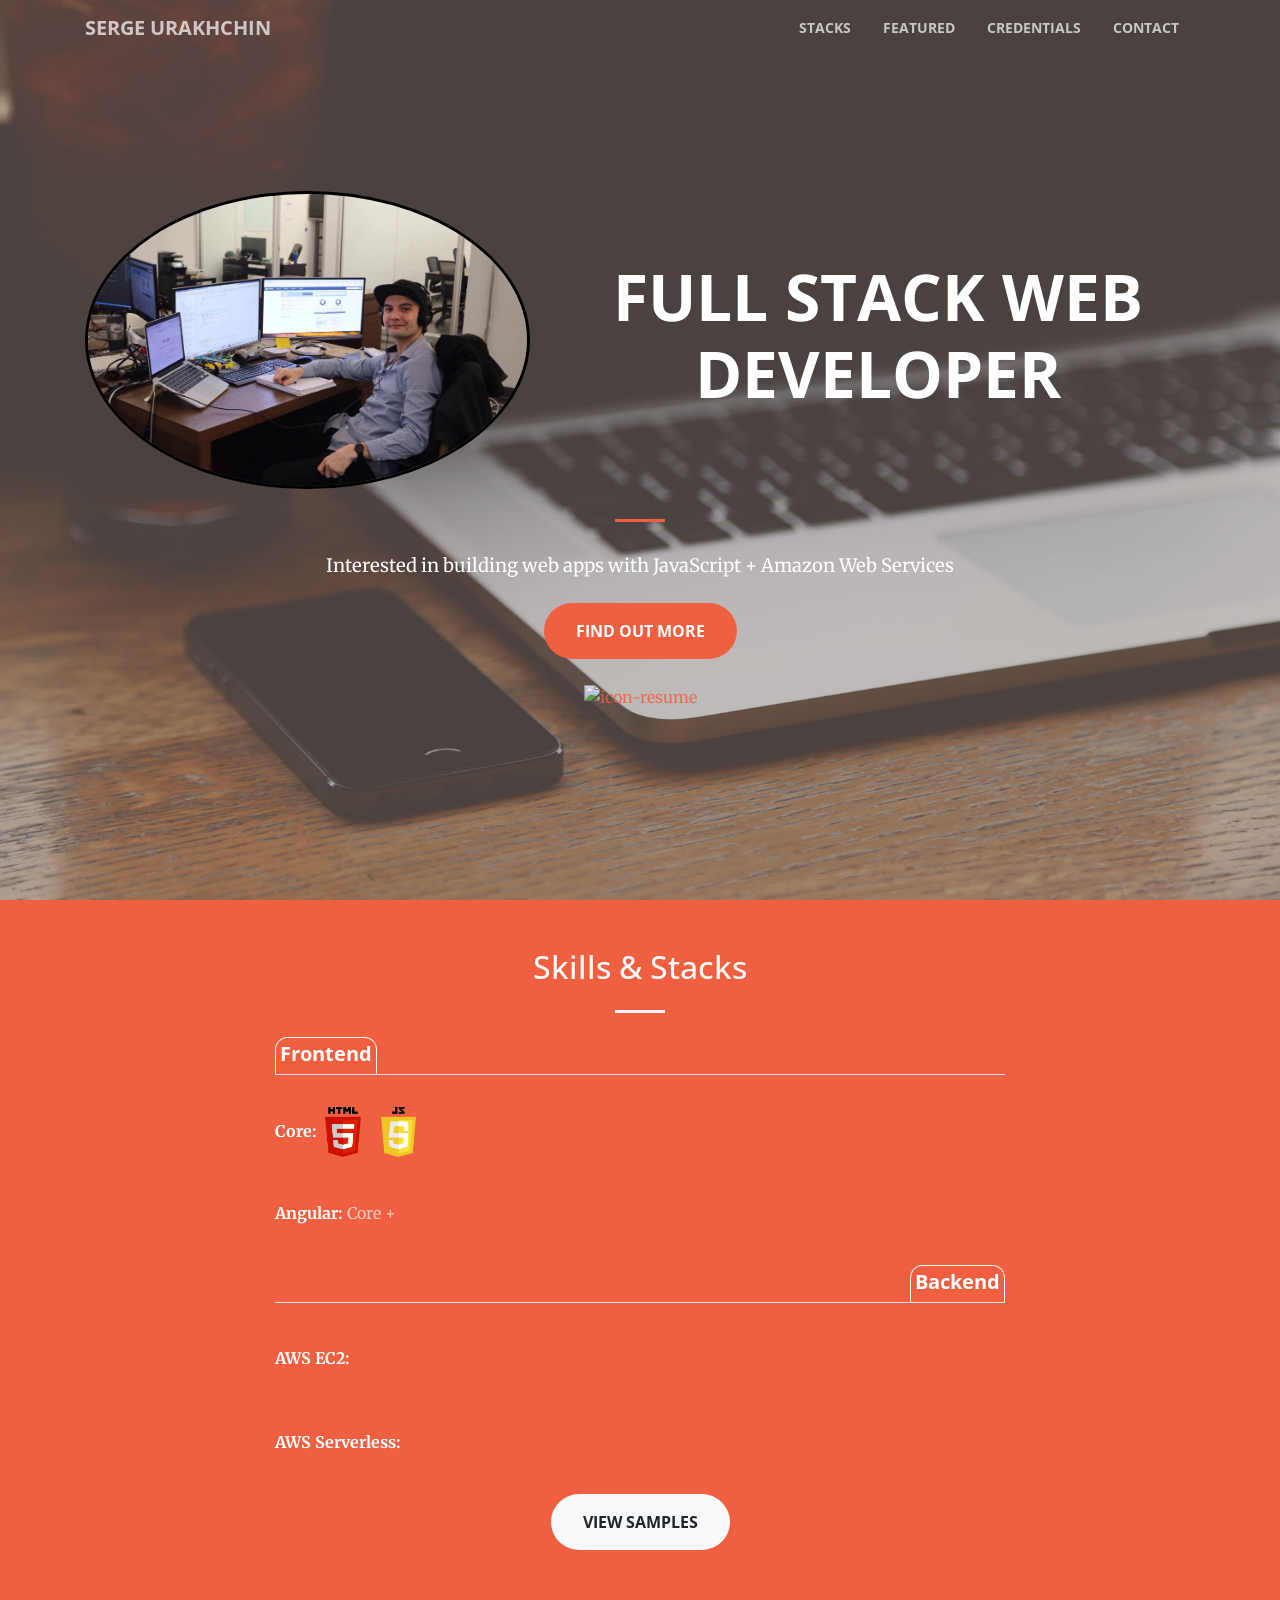
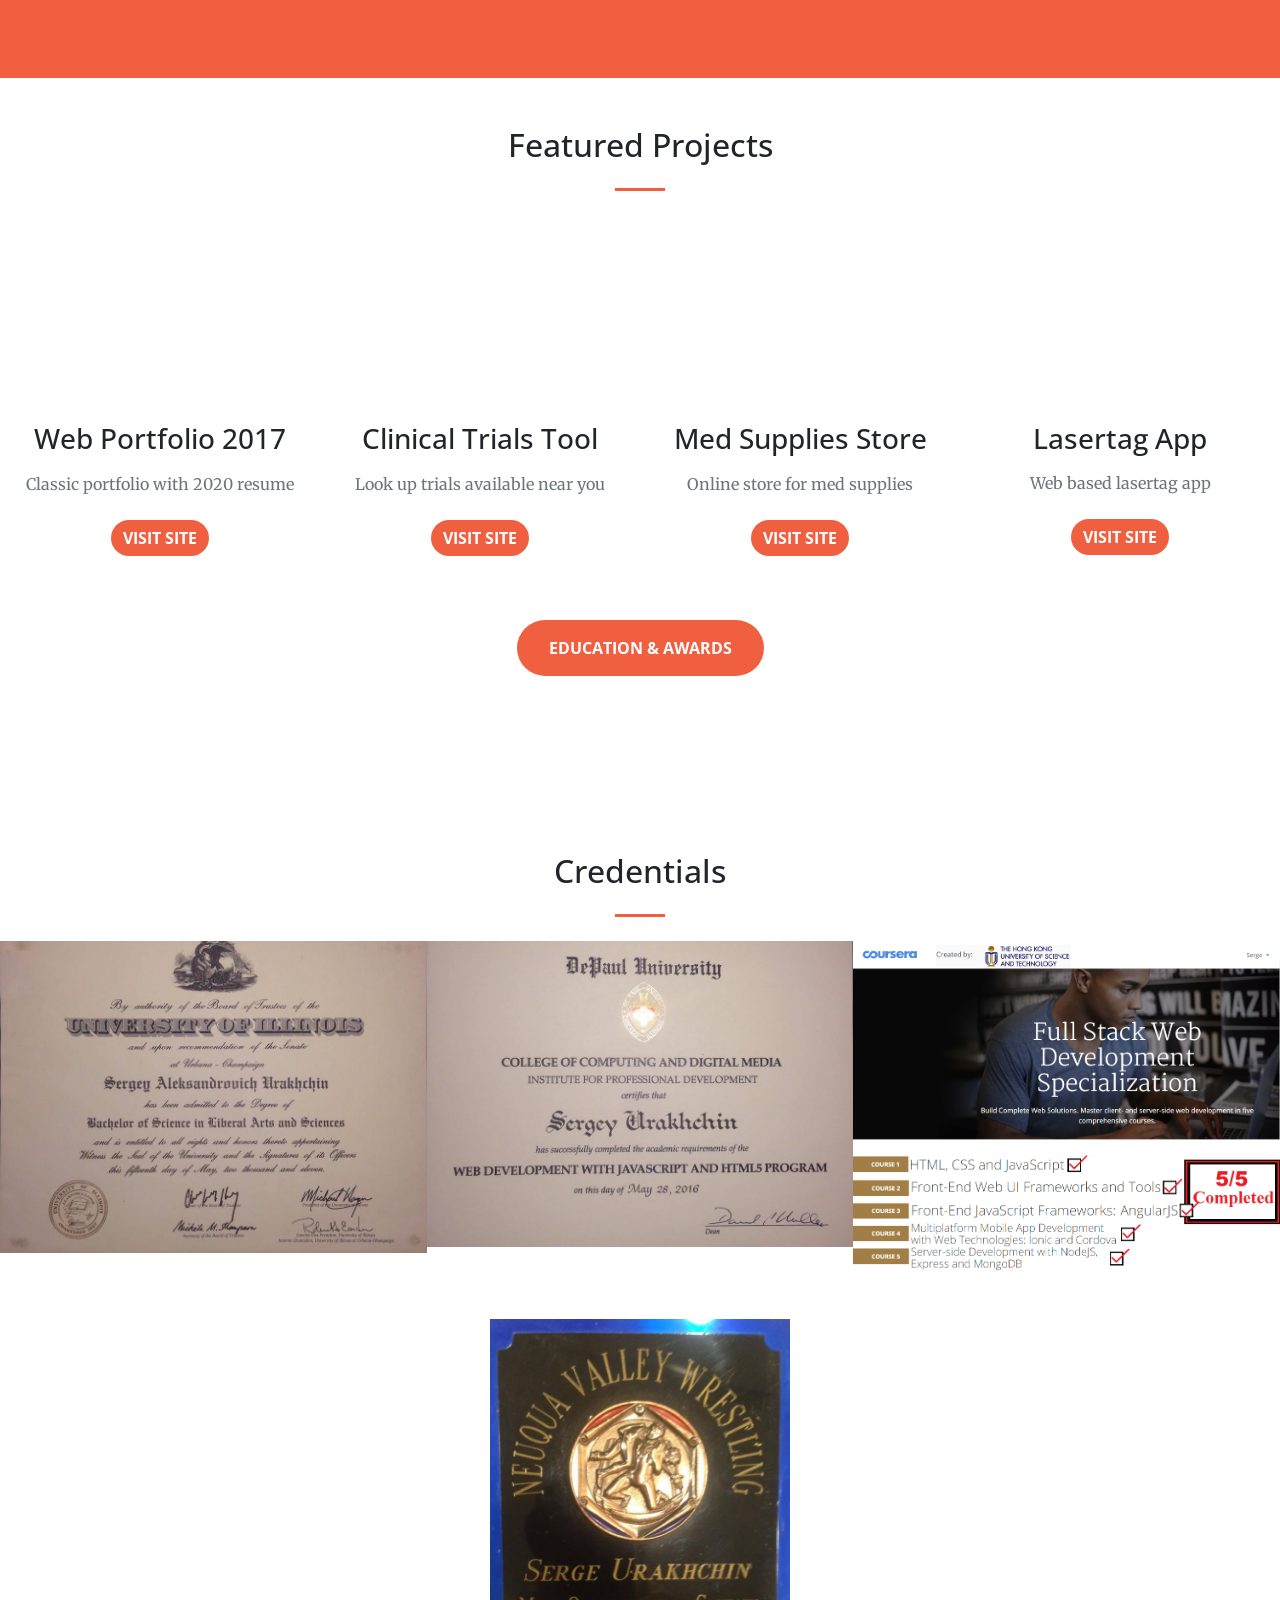
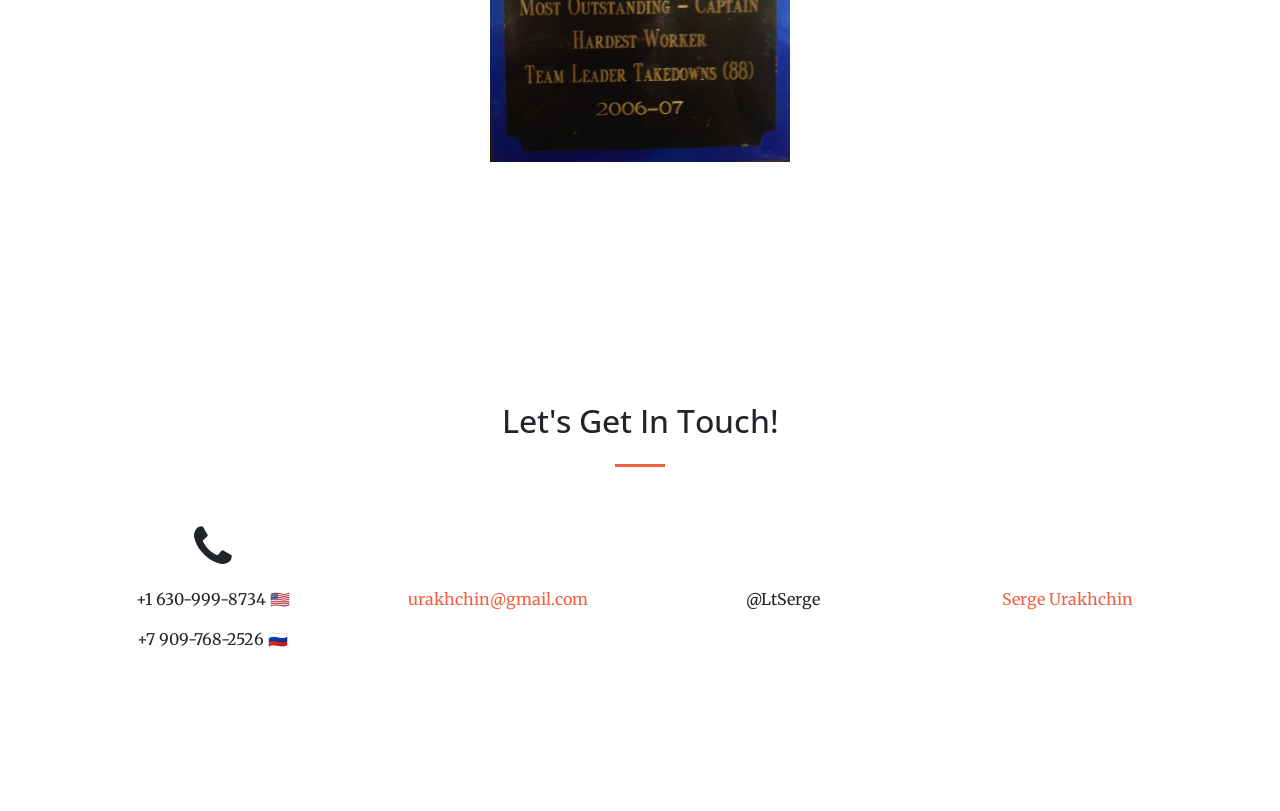
==== index.html @ 106ebb28 "nice it worked reverting" ====
<!DOCTYPE html>
<html lang="en">

  <head>

    <meta charset="utf-8">
    <meta name="viewport" content="width=device-width, initial-scale=1, shrink-to-fit=no">
    <meta name="description" content="">
    <meta name="author" content="">
    <link rel="shortcut icon" type="image/png" href="face.png"/>



    <title>Serge Urakhchin - Web Dev</title>

    <!-- Bootstrap core CSS -->
    <link href="vendor/bootstrap/css/bootstrap.min.css" rel="stylesheet">

    <!-- Custom fonts for this template -->
    <link href="vendor/font-awesome/css/font-awesome.min.css" rel="stylesheet" type="text/css">
    <link href='https://fonts.googleapis.com/css?family=Open+Sans:300italic,400italic,600italic,700italic,800italic,400,300,600,700,800' rel='stylesheet' type='text/css'>
    <link href='https://fonts.googleapis.com/css?family=Merriweather:400,300,300italic,400italic,700,700italic,900,900italic' rel='stylesheet' type='text/css'>

    <!-- Plugin CSS -->
    <link href="vendor/magnific-popup/magnific-popup.css" rel="stylesheet">

    <!-- Custom styles for this template -->
    <link href="css/creative.css" rel="stylesheet">

  </head>

  <body id="page-top">

    <!-- Navigation -->
    <nav class="navbar navbar-expand-lg navbar-light fixed-top" id="mainNav">
      <div class="container">
        <!--<a class="js-scroll-trigger d-lg-none" href="#page-top"><img style="max-width: 40px;" src="sergebanner.jpg"></a>-->
        <a class="navbar-brand js-scroll-trigger" href="#page-top">Serge Urakhchin</a>
        <button class="navbar-toggler navbar-toggler-right" type="button" data-toggle="collapse" data-target="#navbarResponsive" aria-controls="navbarResponsive" aria-expanded="false" aria-label="Toggle navigation">
          <span class="navbar-toggler-icon"></span>
        </button>
        <div class="collapse navbar-collapse" id="navbarResponsive">
          <ul class="navbar-nav ml-auto">
            <li class="nav-item">
              <a class="nav-link js-scroll-trigger" href="#stacks">Stacks</a>
            </li>
            <li class="nav-item">
              <a class="nav-link js-scroll-trigger" href="#featured">Featured</a>
            </li>
            <li class="nav-item">
              <a class="nav-link js-scroll-trigger" href="#credentials">Credentials</a>
            </li>
            <li class="nav-item">
              <a class="nav-link js-scroll-trigger" href="#contact">Contact</a>
            </li>
          </ul>
        </div>
      </div>
    </nav>

    <header class="masthead text-center text-white d-flex pt-5 pt-lg-0">
      <div class="container my-auto">
        <div class="row pt-5 pt-lg-0">
          <div class="col-lg-5 col-md-6 col-8 mx-auto" >
            <img class="rounded-circle" style="width: 100%; border: 3px solid black" src="sergebanner.jpg">
          </div>
          <div class="col-lg-7 mx-auto my-auto" >
            <h1 class="text-uppercase">
              <br class="d-block d-lg-none">
              <strong>Full Stack Web Developer</strong>
            </h1>
            <!--<hr>-->
          </div>
          <div class="col-lg-8 mx-auto">
            <hr>
            <p class=" mb-4"><strong>Interested in building web apps with</strong> <br class=" d-sm-none"> <strong> JavaScript + <span class="d-sm-none d-xl-inline">Amazon Web Services</span> <span class="d-none d-sm-inline d-xl-none">AWS</span></strong></p>
            <a class="mb-4 btn btn-primary btn-xl js-scroll-trigger" href="#stacks">Find Out More</a><br>
            <a class="" style="" target="_blank" href="https://surakhchin.github.io/Serge%20Urakhchin%20Resume%202020.pdf"><img style="height: 15vh;opacity: .85;" class="img-responsive" src="https://surakhchin.github.io/images/icon_resume.png" alt="icon-resume"></a>
          </div>
        </div>
      </div>
    </header>
    <section class="bg-primary pt-5" id="stacks">
      <div class="container">
        <div class="row">
          <div class="col-lg-8 mx-auto">
            <!--<h2 class="section-heading text-white">Check out the 90 second pitch video!</h2>-->
            <h2 class="section-heading text-white text-center">Skills & Stacks</h2>
            <hr class="light my-4">
            <ul class="nav nav-tabs">
              <li class="active px-1 pt-1" style="border-top: 1px solid white; border-left: 1px solid white; border-right: 1px solid white; border-top-left-radius: 12.5px; border-top-right-radius: 12.5px;"><h5 style="color: white; font-weight: bold;">Frontend</h5></li>
            </ul>
            <br>
            <p class="d-block d-sm-inline-block" class="text-faded mb-4"><b class="text-white">Core:</b>
              <div style="display: inline-block" class="cardAni m-1 m-sm-2"><img class=" sr-icons" title="HTML5" style="height: 50px" src="img/html5.png"></div>
              <div style="display: inline-block" class="cardAni m-1 m-sm-2"><img class="sr-icons cardAni" title="JavaScript ES6" style="height: 50px" src="img/javascript.png"></div>
              <div style="display: inline-block" class="cardAni m-1 m-sm-2"><img class="sr-icons" title="CSS3" style="height: 50px" src="img/css3.png"></div>
              <!--<br class="d-sm-none">-->
            <div style="display: inline-block" class="cardAni m-1 m-sm-2"><img class="sr-icons" title="Bootstrap 4" style="height: 50px" src="img/bootstrap4.png"></div>
              <div style="display: inline-block" class="cardAni m-1 m-sm-2"><img class="sr-icons" title="jQuery" style="height: 50px" src="img/jquery.png"></div>
              <div style="display: inline-block" class="cardAni m-1 m-sm-2"><img class="sr-icons" title="GitHub Pages" style="height: 50px" src="img/jpages.png"></div>
              </p>
            <p class="text-faded mb-4" style="display: inline-block"><b class="text-white">Angular:</b> Core +

              <div style="display: inline-block" class="cardAni m-2"><img class="sr-icons" title="Angular" style="height: 50px" src="img/angular.png"></div>
            </p>
            <ul class="nav nav-tabs justify-content-end">
              <li class="active px-1 pt-1" style="border-top: 1px solid white; border-left: 1px solid white; border-right: 1px solid white; border-top-left-radius: 12.5px; border-top-right-radius: 12.5px;"><h5 style="color: white; font-weight: bold">Backend</h5></li>
            </ul>
            <br>
            <p class="text-faded mb-4" style="display: inline-block"><b class="text-white">AWS EC2:</b>

              <div style="display: inline-block" class="cardAni m-2"><img class="sr-icons" title="AWS Elastic Cloud 2" style="height: 50px" src="img/ec2.png"></div>
              <div style="display: inline-block" class="cardAni m-2"><img class="sr-icons" title="AWS Elastic Load Balancer" style="height: 50px" src="img/elb.png"></div>
              <div style="display: inline-block" class="cardAni m-2"><img class="sr-icons" title="NodeJS" style="height: 50px" src="img/node2.png"></div>
              <br class="d-md-none">
              <div style="display: inline-block" class="cardAni m-2"><img class="sr-icons" title="Express" style="height: 50px" src="img/express.png"></div>
              <div style="display: inline-block" class="cardAni m-2"><img class="sr-icons" title="MongoDB" style="height: 50px" src="img/mongo.png"></div>



            </p>
            <p class="text-faded mb-4" style="display: inline-block"><b class="text-white"><span class="d-none d-sm-inline">AWS</span> Serverless:</b>

              <div style="display: inline-block" class="cardAni m-2"><img class="sr-icons" title="AWS Simple Storage 3" style="height: 50px" src="img/s3.png"></div>
              <div style="display: inline-block" class="cardAni m-2"><img class="sr-icons" title="AWS API Gateway" style="height: 50px" src="img/gateway.png"></div>
              <div style="display: inline-block" class="cardAni m-2"><img class="sr-icons" title="AWS Lambda Functions" style="height: 50px" src="img/lambda.png"></div>
              <div style="display: inline-block" class="cardAni m-2"><img class="sr-icons" title="AWS DynamoDB" style="height: 50px" src="img/dynamo.png"></div>


            </p>
            <!--<ul class="nav nav-tabs justify-content-center">-->
              <!--&lt;!&ndash;<li class="active px-1 pt-1" style="border-top: 1px solid white; border-left: 1px solid white; border-right: 1px solid white"><h5 style="color: white; font-weight: bold">Other</h5></li>&ndash;&gt;-->
            <!--</ul>-->
            <!--<br>-->
            <!--<div class="row">-->
              <!--<div class="col-3 col-sm-2 d-flex justify-content-center align-items-center" >-->
                <!--<div><h5 class="" style="color: white; font-weight: bold;">Other</h5></div>-->
              <!--</div>-->
              <!--<div class="col" >-->
                <!--<p class="text-faded mb-4"><b class="text-white">Ecommerce:</b> Core/Angular + AWS + Paypal</p>-->
                <!--<p class="text-faded mb-4"><b class="text-white">CI/CD:</b> AWS Serverless + AWS CloudFormation + Gitlab</p>-->
                <!--&lt;!&ndash;<p class="text-faded mb-4"><video height="500px" controls="controls" src="lasertagvid.MOV"></video></p>&ndash;&gt;-->
              <!--</div>-->
            <!--</div>-->
              <div class="text-center"><a class="btn btn-light btn-xl js-scroll-trigger" href="#featured">View Samples</a></div>

          </div>
        </div>
      </div>
    </section>

    <section class="pt-5" id="featured">
      <div class="container">
        <div class="row">
          <div class="col-lg-12 text-center">
            <h2 class="section-heading">Featured Projects</h2>
            <hr class="my-4">
          </div>
        </div>
      </div>
      <div class="container-fluid">
        <div class="row">
          <div class="col-lg-3 col-md-6 text-center">
            <div class="service-box mt-5 mx-auto">
              <img src="site1.jpg" class="sr-icons mb-3" style="width: 100%">
              <!--<i class=" icon text-primary mb-3 sr-icons"></i>-->
              <h3 class="mb-3">Web Portfolio 2017</h3>
              <p class="text-muted mb-0">Classic portfolio with 2020 resume</p>
              <br>
              <p><a class="btn btn-primary js-scroll-trigger" target="_blank" href="http://surakhchin.github.io/">Visit Site</a></p>
            </div>
            <hr class="d-sm-none">
          </div>
          <div class="col-lg-3 col-md-6 text-center">
            <div class="service-box mt-5 mx-auto">
              <img src="site2.jpg" class="sr-icons mb-3" style="width: 100%">
              <!--<i class="fa fa-4x fa-crosshairs text-primary mb-3 sr-icons"></i>-->
              <!--<i class="fa fa-4x fa-bullseye text-primary mb-3 sr-icons"></i>-->
              <h3 class="mb-3">Clinical Trials Tool</h3>
              <p class="text-muted mb-0">Look up trials available near you</p>
              <br>
              <p><a class="btn btn-primary js-scroll-trigger" target="_blank" href="https://www.drugviu.com/ClinicalTrials">Visit Site</a></p>
              <hr class="d-sm-none">
            </div>
          </div>
          <div class="col-lg-3 col-md-6 text-center">
            <div class="service-box mt-5 mx-auto">
              <img src="site3.jpg" class="sr-icons mb-3" style="width: 100%">
              <!--<i class="fa fa-4x fa-rocket text-primary mb-3 sr-icons"></i>-->
              <h3 class="mb-3">Med Supplies Store</h3>
              <p class="text-muted mb-0">Online store for med supplies</p>
              <br>
              <p><a class="btn btn-primary js-scroll-trigger" target="_blank" href="https://rsmed.github.io/">Visit Site</a></p>
              <hr class="d-sm-none">
            </div>
          </div>
          <div class="col-lg-3 col-md-6 text-center">
            <div class="service-box mt-5 mx-auto">
              <img src="site4.jpg" class="sr-icons mb-3" style="width: 100%">
              <!--<i class="fa fa-4x fa-heart text-primary mb-3 sr-icons"></i>-->
              <h3 class="mb-3">Lasertag App</h3>
              <p class="text-muted mb-0">Web based lasertag app</p>
              <br>
              <p><a class="btn btn-primary js-scroll-trigger" target="_blank" href="https://gpsshooter.com">Visit Site</a>
              <!--<a class="btn btn-primary js-scroll-trigger" target="_blank" href="target.html">Visit Site</a>-->
              </p>
            </div>
          </div>
        </div>
        <div class="container pt-5"><div class="row text-center"><div class="col"><a class="btn btn-primary btn-xl js-scroll-trigger" href="#credentials">Education & Awards</a></div></div></div>
      </div>
    </section>

    <section class="pt-5" id="credentials">
      <div class="container">
        <div class="row">
          <div class="col-lg-12 text-center">
            <h2 class="section-heading">Credentials</h2>
            <hr class="my-4">
          </div>
        </div>
      </div>

      <div class="container-fluid p-0">
        <div class="row no-gutters popup-gallery">
          <div class="col-lg-4 col-sm-6">
            <a class="portfolio-box" href="diploma.png">
              <img class="img-fluid" src="diploma.png" alt="">
              <div class="portfolio-box-caption">
                <div class="portfolio-box-caption-content">
                  <div class="project-category text-faded">
                    University of Illinois
                  </div>
                  <div class="project-name">
                    Bachelor of Science in Molecular Cellular Biology
                  </div>
                </div>
              </div>
            </a>
          </div>
          <div class="col-lg-4 col-sm-6">
            <a class="portfolio-box" href="ddiploma.png">
              <img class="img-fluid" src="ddiploma.png" alt="">
              <div class="portfolio-box-caption">
                <div class="portfolio-box-caption-content">
                  <div class="project-category text-faded">
                    Depaul University
                  </div>
                  <div class="project-name">
                    Web Development with JavaScript and HTML5 Program
                  </div>
                </div>
              </div>
            </a>
          </div>
          <div class="col-lg-4 col-sm-6">
            <a class="portfolio-box" href="cdiploma.png">
              <img class="img-fluid" src="cdiploma.png" alt="">
              <div class="portfolio-box-caption">
                <div class="portfolio-box-caption-content">
                  <div class="project-category text-faded">
                    Hong Kong University of Science and Technology
                  </div>
                  <div class="project-name">
                    Full Stack Web Development Specialization
                  </div>
                </div>
              </div>
            </a>
          </div>
          <div class="col-lg-4 col-sm-6 mx-auto">
            <a class="portfolio-box" href="sergewres.jpg">
              <div class="d-flex justify-content-center">
                <div class="my-5">
                  <img class="img-fluid" style="max-width: 300px" src="sergewres.jpg" alt="">
                </div>
                <div class="portfolio-box-caption">
                  <div class="portfolio-box-caption-content">
                    <div class="project-category text-faded">
                      Neuqua Valley Wrestling
                    </div>
                    <div class="project-name">
                      Most Outstanding - Captain <br>
                      Hardest Worker <br>
                      Team Leader Takedowns <br>

                    </div>
                  </div>
                </div>
              </div>
            </a>
          </div>
          <!--<div class="col-lg-4 col-sm-6">-->
            <!--<a class="portfolio-box" href="img/portfolio/fullsize/5.jpg">-->
              <!--<img class="img-fluid" src="img/portfolio/thumbnails/5.jpg" alt="">-->
              <!--<div class="portfolio-box-caption">-->
                <!--<div class="portfolio-box-caption-content">-->
                  <!--<div class="project-category text-faded">-->
                    <!--Category-->
                  <!--</div>-->
                  <!--<div class="project-name">-->
                    <!--Project Name-->
                  <!--</div>-->
                <!--</div>-->
              <!--</div>-->
            <!--</a>-->
          <!--</div>-->
          <!--<div class="col-lg-4 col-sm-6">-->
            <!--<a class="portfolio-box" href="img/portfolio/fullsize/6.jpg">-->
              <!--<img class="img-fluid" src="img/portfolio/thumbnails/6.jpg" alt="">-->
              <!--<div class="portfolio-box-caption">-->
                <!--<div class="portfolio-box-caption-content">-->
                  <!--<div class="project-category text-faded">-->
                    <!--Category-->
                  <!--</div>-->
                  <!--<div class="project-name">-->
                    <!--Project Name-->
                  <!--</div>-->
                <!--</div>-->
              <!--</div>-->
            <!--</a>-->
          <!--</div>-->
        </div>
      </div>
    </section>

    <!--<section class="bg-dark text-white" id="projects">-->
      <!--<div class="container text-center">-->
        <!--<h2 class="mb-4">Currently looking for Investors/Sponsors!</h2>-->
        <!--<a class="btn btn-light btn-xl sr-button" target="_blank" href="https://paypal.me/urakhchin">Donate Now!</a>-->
      <!--</div>-->
    <!--</section>-->

    <section class="pt-5" id="contact">
      <div class="container">
        <div class="row">
          <div class="col-lg-8 mx-auto text-center my-3">
            <h2 class="section-heading">Let's Get In Touch!</h2>
            <hr class="my-4">
            <!--<p class="mb-5">Lasertag.cc will be presenting its idea at the monthly <a target="_blank" href="https://www.eventbrite.com/e/founders-live-chicago-tickets-44420851964?aff=la">Founders Live Chicago Event</a> April 19th, 2017. </p>-->
            <!--<p>Creator/Developer: <a target="_blank" href="https://surakhchin.github.io">Serge Urakhchin</a></p>-->
          </div>
        </div>
        <div class="row">
          <div class="col-lg-3 col-md-6 ml-auto text-center my-3">
            <i class="fa fa-phone fa-3x mb-3 sr-contact"></i>
            <p>+1 630-999-8734 &#127482;&#127480;</p>
            <p>+7 909-768-2526 &#127479;&#127482;</p>
          </div>
          <div class="col-lg-3 col-md-6 mr-auto text-center my-3">
            <i class="fa fa-envelope-o fa-3x mb-3 sr-contact"></i>
            <p>
              <a href="mailto:your-email@your-domain.com">urakhchin@gmail.com</a>
            </p>
          </div>
          <div class="col-lg-3 col-md-6 ml-auto text-center my-3">
            <i class="fa fa-telegram fa-3x mb-3 sr-contact"></i>
            <!--<img src="https://img.icons8.com/fluent/60/000000/telegram-app.png"/>-->
            <!--<a style="display: none" href="https://icons8.com/icon/oWiuH0jFiU0R/telegram-app">Telegram App icon by Icons8</a>-->
            <p>@LtSerge</p>
          </div>
          <div class="col-lg-3 col-md-6 ml-auto text-center my-3">
            <a style="color: black" href="https://www.linkedin.com/in/serge-urakhchin-80443b30/" target="_blank"><i class="fa fa-linkedin fa-3x mb-3 sr-contact"></i></a>
            <!--<img src="https://img.icons8.com/fluent/60/000000/telegram-app.png"/>-->
            <!--<a style="display: none" href="https://icons8.com/icon/oWiuH0jFiU0R/telegram-app">Telegram App icon by Icons8</a>-->
            <p><a href="https://www.linkedin.com/in/serge-urakhchin-80443b30/" target="_blank">Serge Urakhchin</a></p>
          </div>
        </div>
      </div>
    </section>

    <!-- Bootstrap core JavaScript -->
    <script src="vendor/jquery/jquery.min.js"></script>
    <script src="vendor/bootstrap/js/bootstrap.bundle.min.js"></script>

    <!-- Plugin JavaScript -->
    <script src="vendor/jquery-easing/jquery.easing.min.js"></script>
    <script src="vendor/scrollreveal/scrollreveal.min.js"></script>
    <script src="vendor/magnific-popup/jquery.magnific-popup.min.js"></script>

    <!-- Custom scripts for this template -->
    <script src="js/creative.min.js"></script>

  </body>

</html>
---- css/creative.css ----
body,
html {
  width: 100%;
  height: 100%;
}

body {
  font-family: 'Merriweather', 'Helvetica Neue', Arial, sans-serif;
}

hr {
  max-width: 50px;
  border-width: 3px;
  border-color: #F05F40;
}

hr.light {
  border-color: #fff;
}

a {
  color: #F05F40;
  -webkit-transition: all 0.2s;
  -moz-transition: all 0.2s;
  transition: all 0.2s;
}

a:hover {
  color: #f05f40;
}

h1,
h2,
h3,
h4,
h5,
h6 {
  font-family: 'Open Sans', 'Helvetica Neue', Arial, sans-serif;
}

.bg-primary {
  background-color: #F05F40 !important;
}

.bg-dark {
  background-color: #212529 !important;
}

.text-faded {
  color: rgba(255, 255, 255, 0.7);
}

section {
  padding: 8rem 0;
}

.section-heading {
  margin-top: 0;
}

::-moz-selection {
  color: #fff;
  background: #212529;
  text-shadow: none;
}

::selection {
  color: #fff;
  background: #212529;
  text-shadow: none;
}

img::selection {
  color: #fff;
  background: transparent;
}

img::-moz-selection {
  color: #fff;
  background: transparent;
}

#mainNav {
  border-bottom: 1px solid rgba(33, 37, 41, 0.1);
  background-color: #fff;
  font-family: 'Open Sans', 'Helvetica Neue', Arial, sans-serif;
  -webkit-transition: all 0.2s;
  -moz-transition: all 0.2s;
  transition: all 0.2s;
}

#mainNav .navbar-brand {
  font-weight: 700;
  text-transform: uppercase;
  color: #F05F40;
  font-family: 'Open Sans', 'Helvetica Neue', Arial, sans-serif;
}

#mainNav .navbar-brand:focus, #mainNav .navbar-brand:hover {
  color: #f05f40;
}

#mainNav .navbar-nav > li.nav-item > a.nav-link,
#mainNav .navbar-nav > li.nav-item > a.nav-link:focus {
  font-size: .9rem;
  font-weight: 700;
  text-transform: uppercase;
  color: #212529;
}

#mainNav .navbar-nav > li.nav-item > a.nav-link:hover,
#mainNav .navbar-nav > li.nav-item > a.nav-link:focus:hover {
  color: #F05F40;
}

#mainNav .navbar-nav > li.nav-item > a.nav-link.active,
#mainNav .navbar-nav > li.nav-item > a.nav-link:focus.active {
  color: #F05F40 !important;
  background-color: transparent;
}

#mainNav .navbar-nav > li.nav-item > a.nav-link.active:hover,
#mainNav .navbar-nav > li.nav-item > a.nav-link:focus.active:hover {
  background-color: transparent;
}

@media (min-width: 992px) {
  #mainNav {
    border-color: transparent;
    background-color: transparent;
  }
  #mainNav .navbar-brand {
    color: rgba(255, 255, 255, 0.7);
  }
  #mainNav .navbar-brand:focus, #mainNav .navbar-brand:hover {
    color: #fff;
  }
  #mainNav .navbar-nav > li.nav-item > a.nav-link {
    padding: 0.5rem 1rem;
  }
  #mainNav .navbar-nav > li.nav-item > a.nav-link,
  #mainNav .navbar-nav > li.nav-item > a.nav-link:focus {
    color: rgba(255, 255, 255, 0.7);
  }
  #mainNav .navbar-nav > li.nav-item > a.nav-link:hover,
  #mainNav .navbar-nav > li.nav-item > a.nav-link:focus:hover {
    color: #fff;
  }
  #mainNav.navbar-shrink {
    border-bottom: 1px solid rgba(33, 37, 41, 0.1);
    background-color: #fff;
  }
  #mainNav.navbar-shrink .navbar-brand {
    color: #F05F40;
  }
  #mainNav.navbar-shrink .navbar-brand:focus, #mainNav.navbar-shrink .navbar-brand:hover {
    color: #f05f40;
  }
  #mainNav.navbar-shrink .navbar-nav > li.nav-item > a.nav-link,
  #mainNav.navbar-shrink .navbar-nav > li.nav-item > a.nav-link:focus {
    color: #212529;
  }
  #mainNav.navbar-shrink .navbar-nav > li.nav-item > a.nav-link:hover,
  #mainNav.navbar-shrink .navbar-nav > li.nav-item > a.nav-link:focus:hover {
    color: #F05F40;
  }
}

header.masthead {
  /*padding-top: 10rem;*/
  padding-bottom: calc(10rem - 56px);
  background-image: url("../img/header.jpg");
  background-position: center center;
  -webkit-background-size: cover;
  -moz-background-size: cover;
  -o-background-size: cover;
  background-size: cover;
}

header.masthead hr {
  margin-top: 30px;
  margin-bottom: 30px;
}

header.masthead h1 {
  font-size: 2rem;
}

header.masthead p {
  font-weight: 300;
}

@media (min-width: 768px) {
  header.masthead p {
    font-size: 1.15rem;
  }
}

@media (min-width: 992px) {
  header.masthead {
    height: 100vh;
    min-height: 650px;
    padding-top: 0;
    padding-bottom: 0;
  }
  header.masthead h1 {
    font-size: 3rem;
  }
}

@media (min-width: 1200px) {
  header.masthead h1 {
    font-size: 4rem;
  }
}

.service-box {
  max-width: 400px;
}

.portfolio-box {
  position: relative;
  display: block;
  max-width: 650px;
  margin: 0 auto;
}

.portfolio-box .portfolio-box-caption {
  position: absolute;
  bottom: 0;
  display: block;
  width: 100%;
  height: 100%;
  text-align: center;
  opacity: 0;
  color: #fff;
  background: rgba(240, 95, 64, 0.9);
  -webkit-transition: all 0.2s;
  -moz-transition: all 0.2s;
  transition: all 0.2s;
}

.portfolio-box .portfolio-box-caption .portfolio-box-caption-content {
  position: absolute;
  top: 50%;
  width: 100%;
  transform: translateY(-50%);
  text-align: center;
}

.portfolio-box .portfolio-box-caption .portfolio-box-caption-content .project-category,
.portfolio-box .portfolio-box-caption .portfolio-box-caption-content .project-name {
  padding: 0 15px;
  font-family: 'Open Sans', 'Helvetica Neue', Arial, sans-serif;
}

.portfolio-box .portfolio-box-caption .portfolio-box-caption-content .project-category {
  font-size: 14px;
  font-weight: 600;
  text-transform: uppercase;
}

.portfolio-box .portfolio-box-caption .portfolio-box-caption-content .project-name {
  font-size: 18px;
}

.portfolio-box:hover .portfolio-box-caption {
  opacity: 1;
}

.portfolio-box:focus {
  outline: none;
}

@media (min-width: 768px) {
  .portfolio-box .portfolio-box-caption .portfolio-box-caption-content .project-category {
    font-size: 16px;
  }
  .portfolio-box .portfolio-box-caption .portfolio-box-caption-content .project-name {
    font-size: 22px;
  }
}

.text-primary {
  color: #F05F40 !important;
}

.btn {
  font-weight: 700;
  text-transform: uppercase;
  border: none;
  border-radius: 300px;
  font-family: 'Open Sans', 'Helvetica Neue', Arial, sans-serif;
}

.btn-xl {
  padding: 1rem 2rem;
}

.btn-primary {
  background-color: #F05F40;
  border-color: #F05F40;
}

.btn-primary:hover, .btn-primary:focus, .btn-primary:active {
  color: #fff;
  background-color: #ee4b28 !important;
}

.btn-primary:active, .btn-primary:focus {
  box-shadow: 0 0 0 0.2rem rgba(240, 95, 64, 0.5) !important;
}


.icon {
    background: url('../sergebanner.jpg');
    height: 20px;
    width: 20px;
    display: block;
    /* Other styles here */
}
.cardAni:hover {
  -ms-transform: scale(1.25);
  -webkit-transform: scale(1.25);
  transform: scale(1.25);
  transition: all 0.5s;
  -webkit-transition: all 0.5s;
}
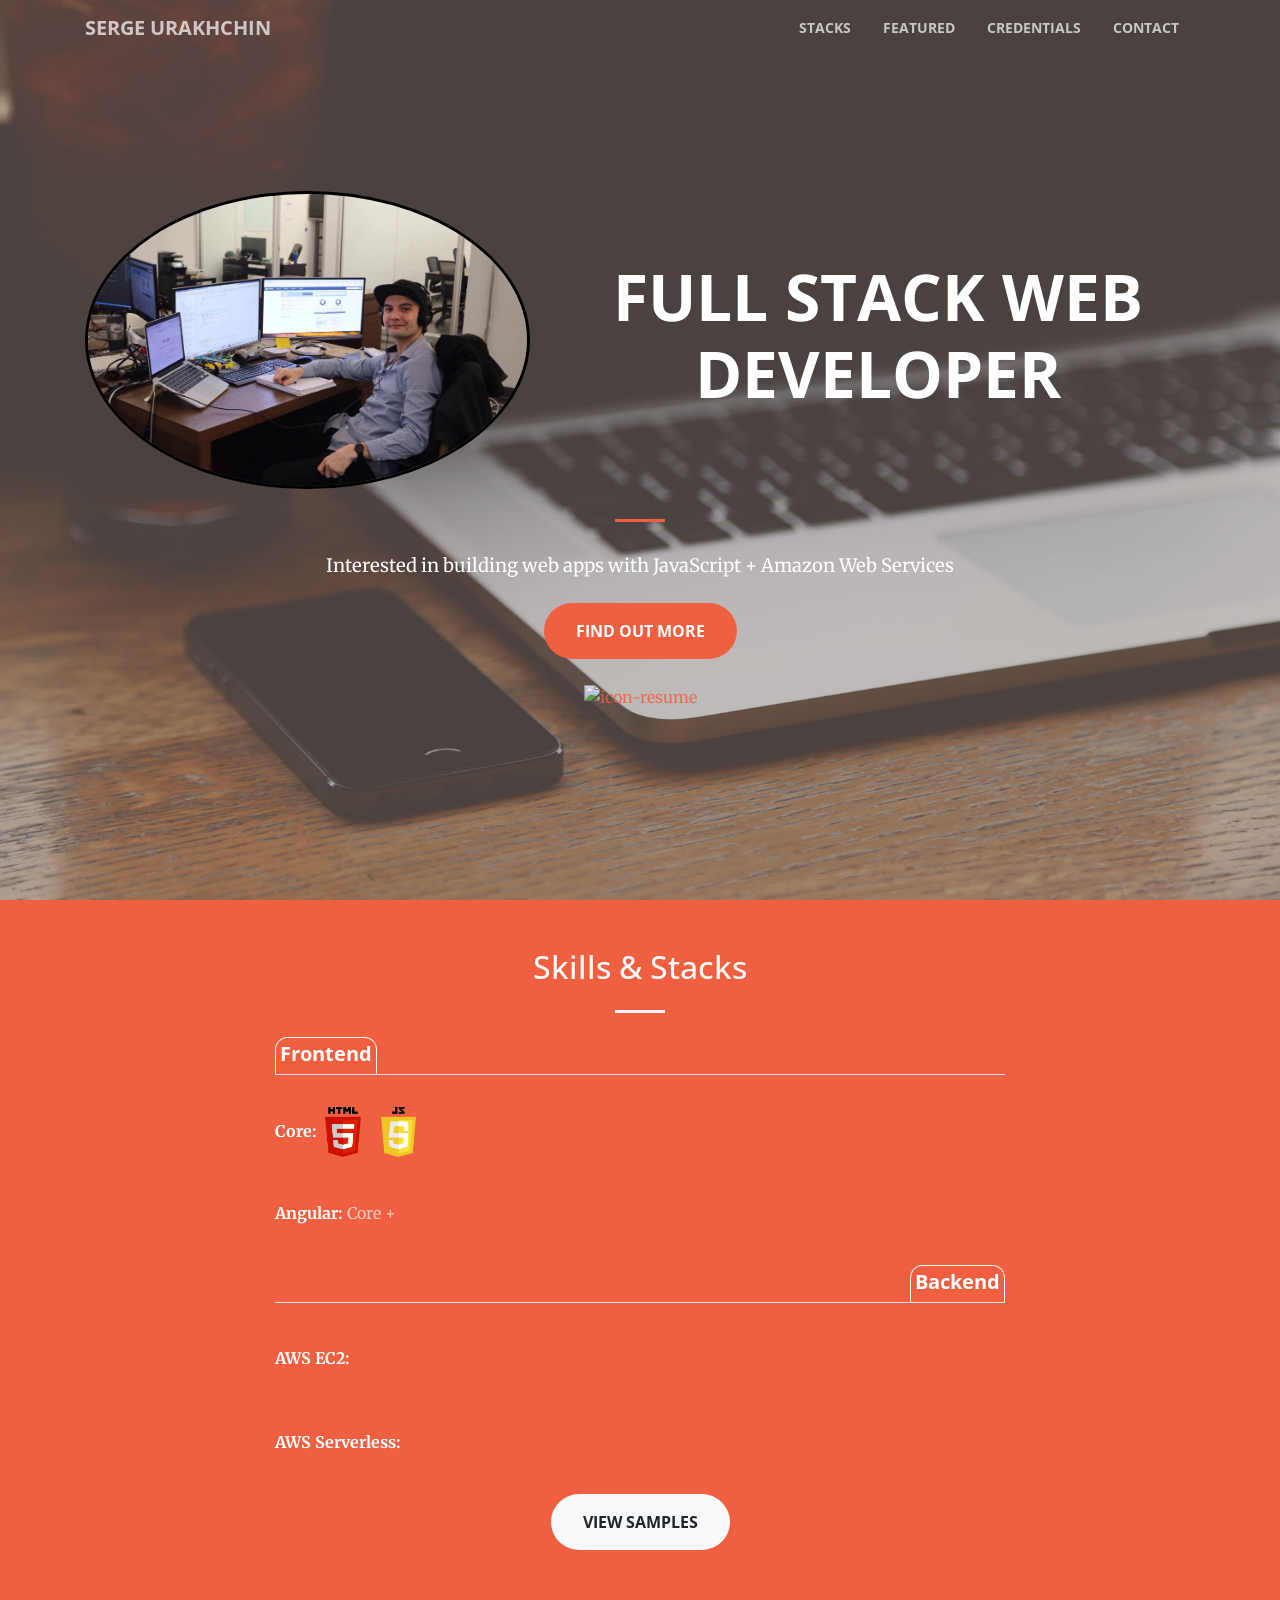
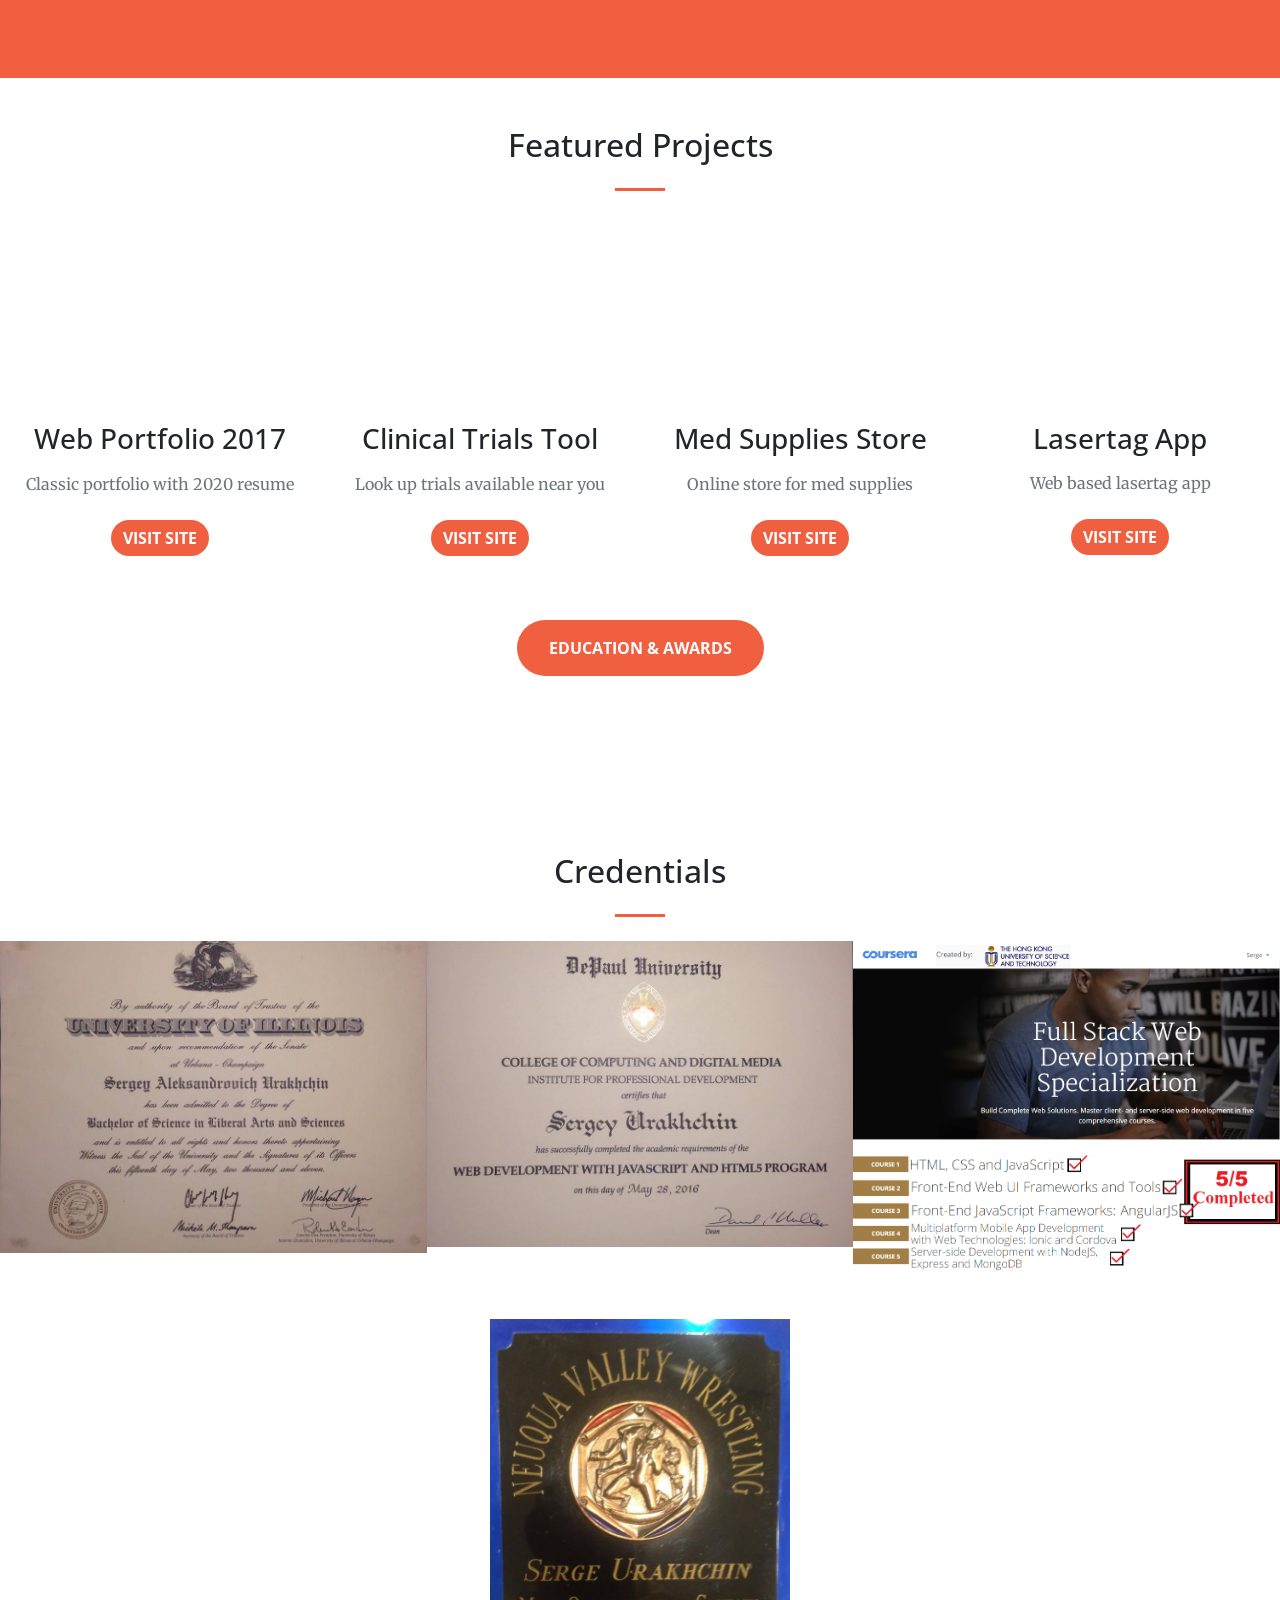
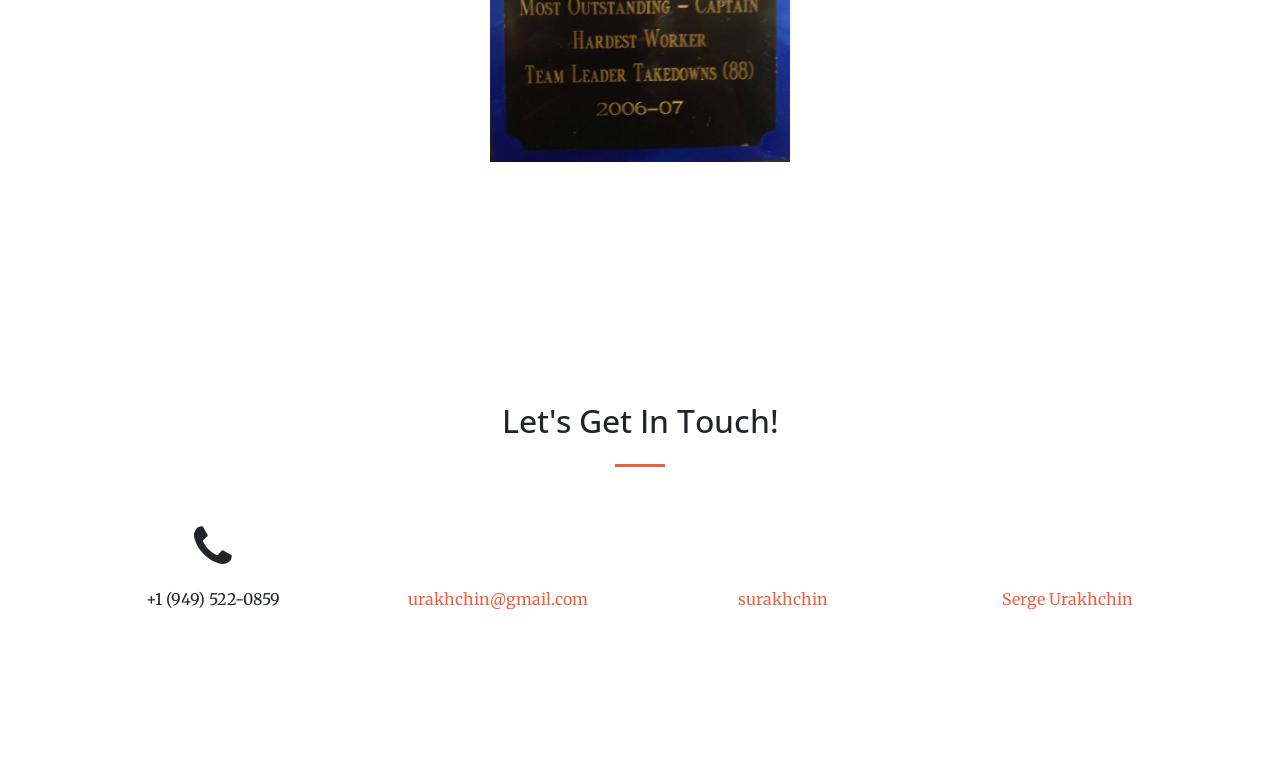
==== commit ad70eb49: "updated phone number and GitHub link" ====
--- a/index.html
+++ b/index.html
@@ -75,7 +75,7 @@
             <hr>
             <p class=" mb-4"><strong>Interested in building web apps with</strong> <br class=" d-sm-none"> <strong> JavaScript + <span class="d-sm-none d-xl-inline">Amazon Web Services</span> <span class="d-none d-sm-inline d-xl-none">AWS</span></strong></p>
             <a class="mb-4 btn btn-primary btn-xl js-scroll-trigger" href="#stacks">Find Out More</a><br>
-            <a class="" style="" target="_blank" href="https://surakhchin.github.io/Serge%20Urakhchin%20Resume%202020.pdf"><img style="height: 15vh;opacity: .85;" class="img-responsive" src="https://surakhchin.github.io/images/icon_resume.png" alt="icon-resume"></a>
+            <a class="" style="" target="_blank" href="https://surakhchin.github.io/Serge%20Urakhchin%20Resume%202021.pdf"><img style="height: 15vh;opacity: .85;" class="img-responsive" src="https://surakhchin.github.io/images/icon_resume.png" alt="icon-resume"></a>
           </div>
         </div>
       </div>
@@ -345,8 +345,7 @@
         <div class="row">
           <div class="col-lg-3 col-md-6 ml-auto text-center my-3">
             <i class="fa fa-phone fa-3x mb-3 sr-contact"></i>
-            <p>+1 630-999-8734 &#127482;&#127480;</p>
-            <p>+7 909-768-2526 &#127479;&#127482;</p>
+            <p>+1 (949) 522-0859</p>
           </div>
           <div class="col-lg-3 col-md-6 mr-auto text-center my-3">
             <i class="fa fa-envelope-o fa-3x mb-3 sr-contact"></i>
@@ -355,10 +354,10 @@
             </p>
           </div>
           <div class="col-lg-3 col-md-6 ml-auto text-center my-3">
-            <i class="fa fa-telegram fa-3x mb-3 sr-contact"></i>
+            <i class="fa fa-github fa-3x mb-3 sr-contact"></i>
             <!--<img src="https://img.icons8.com/fluent/60/000000/telegram-app.png"/>-->
             <!--<a style="display: none" href="https://icons8.com/icon/oWiuH0jFiU0R/telegram-app">Telegram App icon by Icons8</a>-->
-            <p>@LtSerge</p>
+            <p><a href="https://github.com/surakhchin" target="_blank">surakhchin</a></p>
           </div>
           <div class="col-lg-3 col-md-6 ml-auto text-center my-3">
             <a style="color: black" href="https://www.linkedin.com/in/serge-urakhchin-80443b30/" target="_blank"><i class="fa fa-linkedin fa-3x mb-3 sr-contact"></i></a>
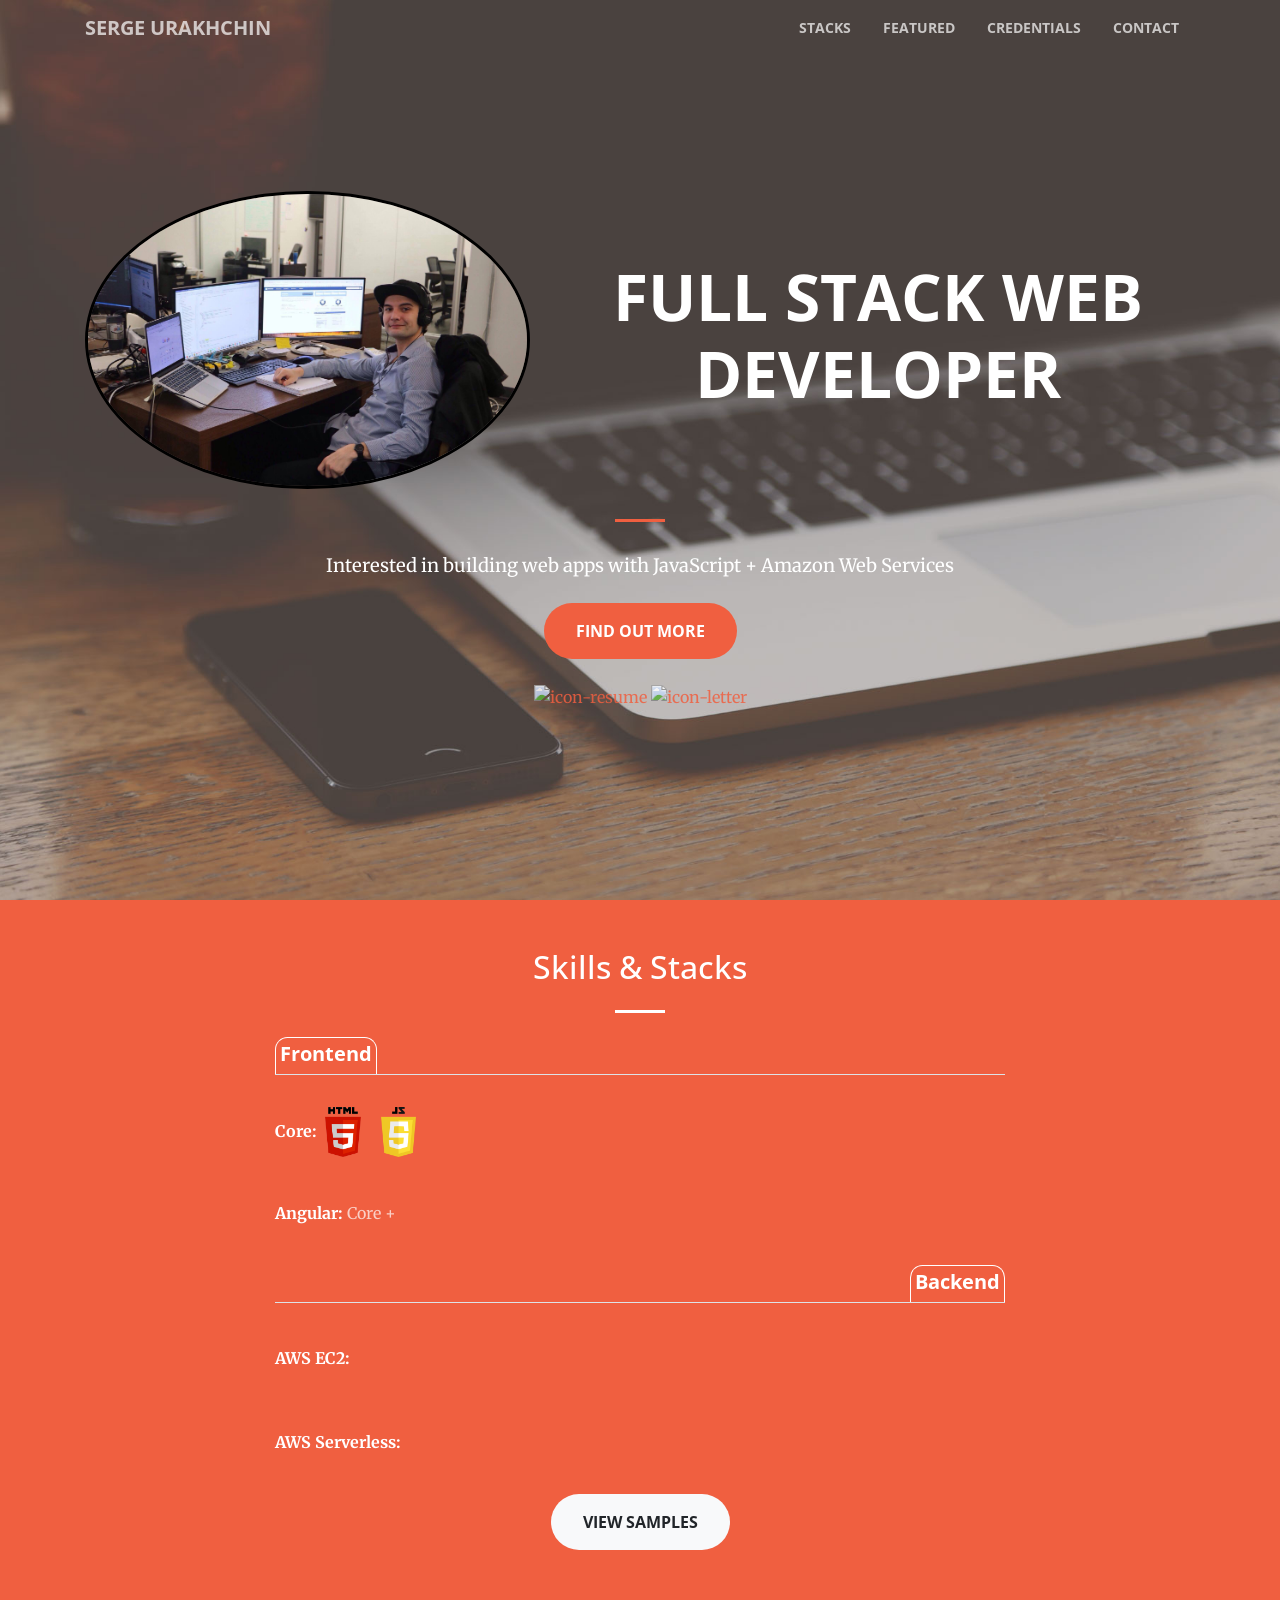
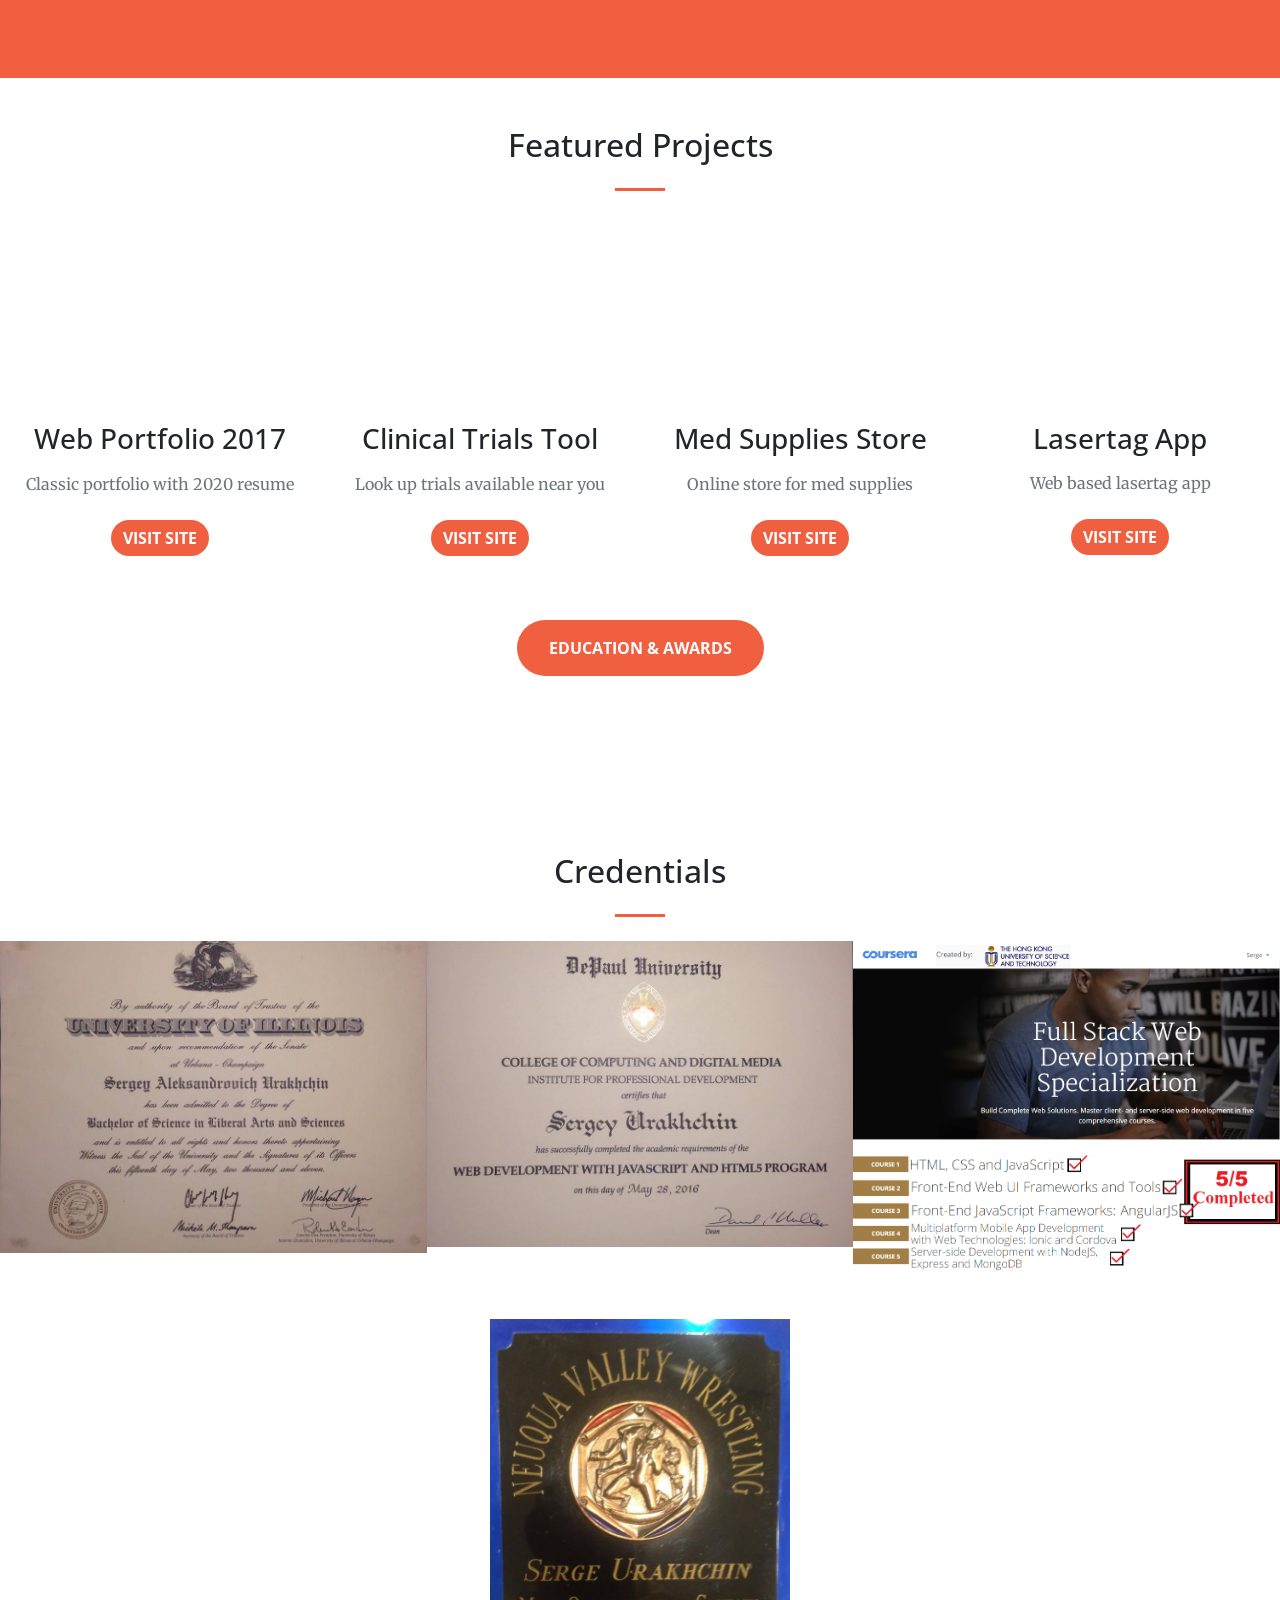
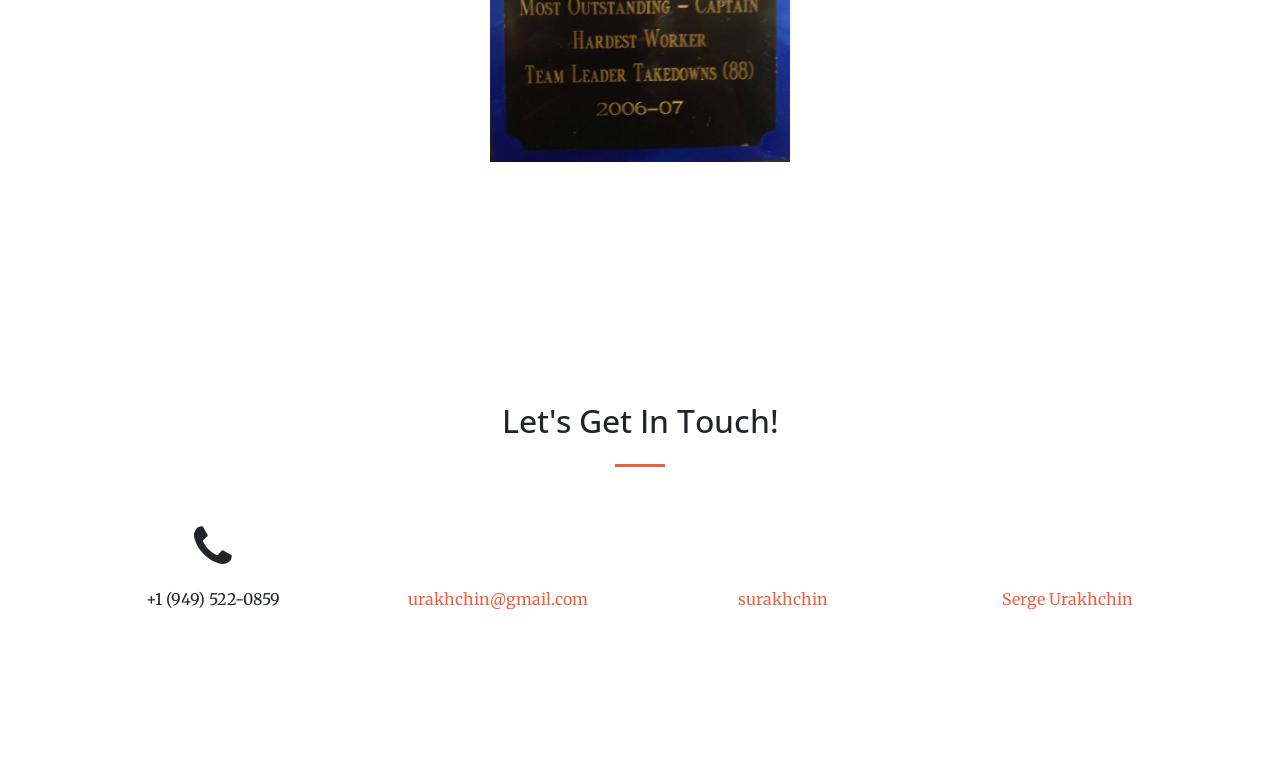
==== commit a7a08382: "resume2022 changes" ====
--- a/index.html
+++ b/index.html
@@ -75,7 +75,8 @@
             <hr>
             <p class=" mb-4"><strong>Interested in building web apps with</strong> <br class=" d-sm-none"> <strong> JavaScript + <span class="d-sm-none d-xl-inline">Amazon Web Services</span> <span class="d-none d-sm-inline d-xl-none">AWS</span></strong></p>
             <a class="mb-4 btn btn-primary btn-xl js-scroll-trigger" href="#stacks">Find Out More</a><br>
-            <a class="" style="" target="_blank" href="https://surakhchin.github.io/Serge%20Urakhchin%20Resume%202021.pdf"><img style="height: 15vh;opacity: .85;" class="img-responsive" src="https://surakhchin.github.io/images/icon_resume.png" alt="icon-resume"></a>
+            <a class="" style="" target="_blank" href="https://serge.link/resume.pdf"><img style="height: 15vh;opacity: .85;" class="img-responsive" src="https://surakhchin.github.io/images/icon_resume.png" alt="icon-resume"></a>
+            <a class="" style="" target="_blank" href="https://serge.link/letter.pdf"><img style="height: 15vh;opacity: .85;" class="img-responsive" src="https://surakhchin.github.io/images/letter.png" alt="icon-letter"></a>
           </div>
         </div>
       </div>
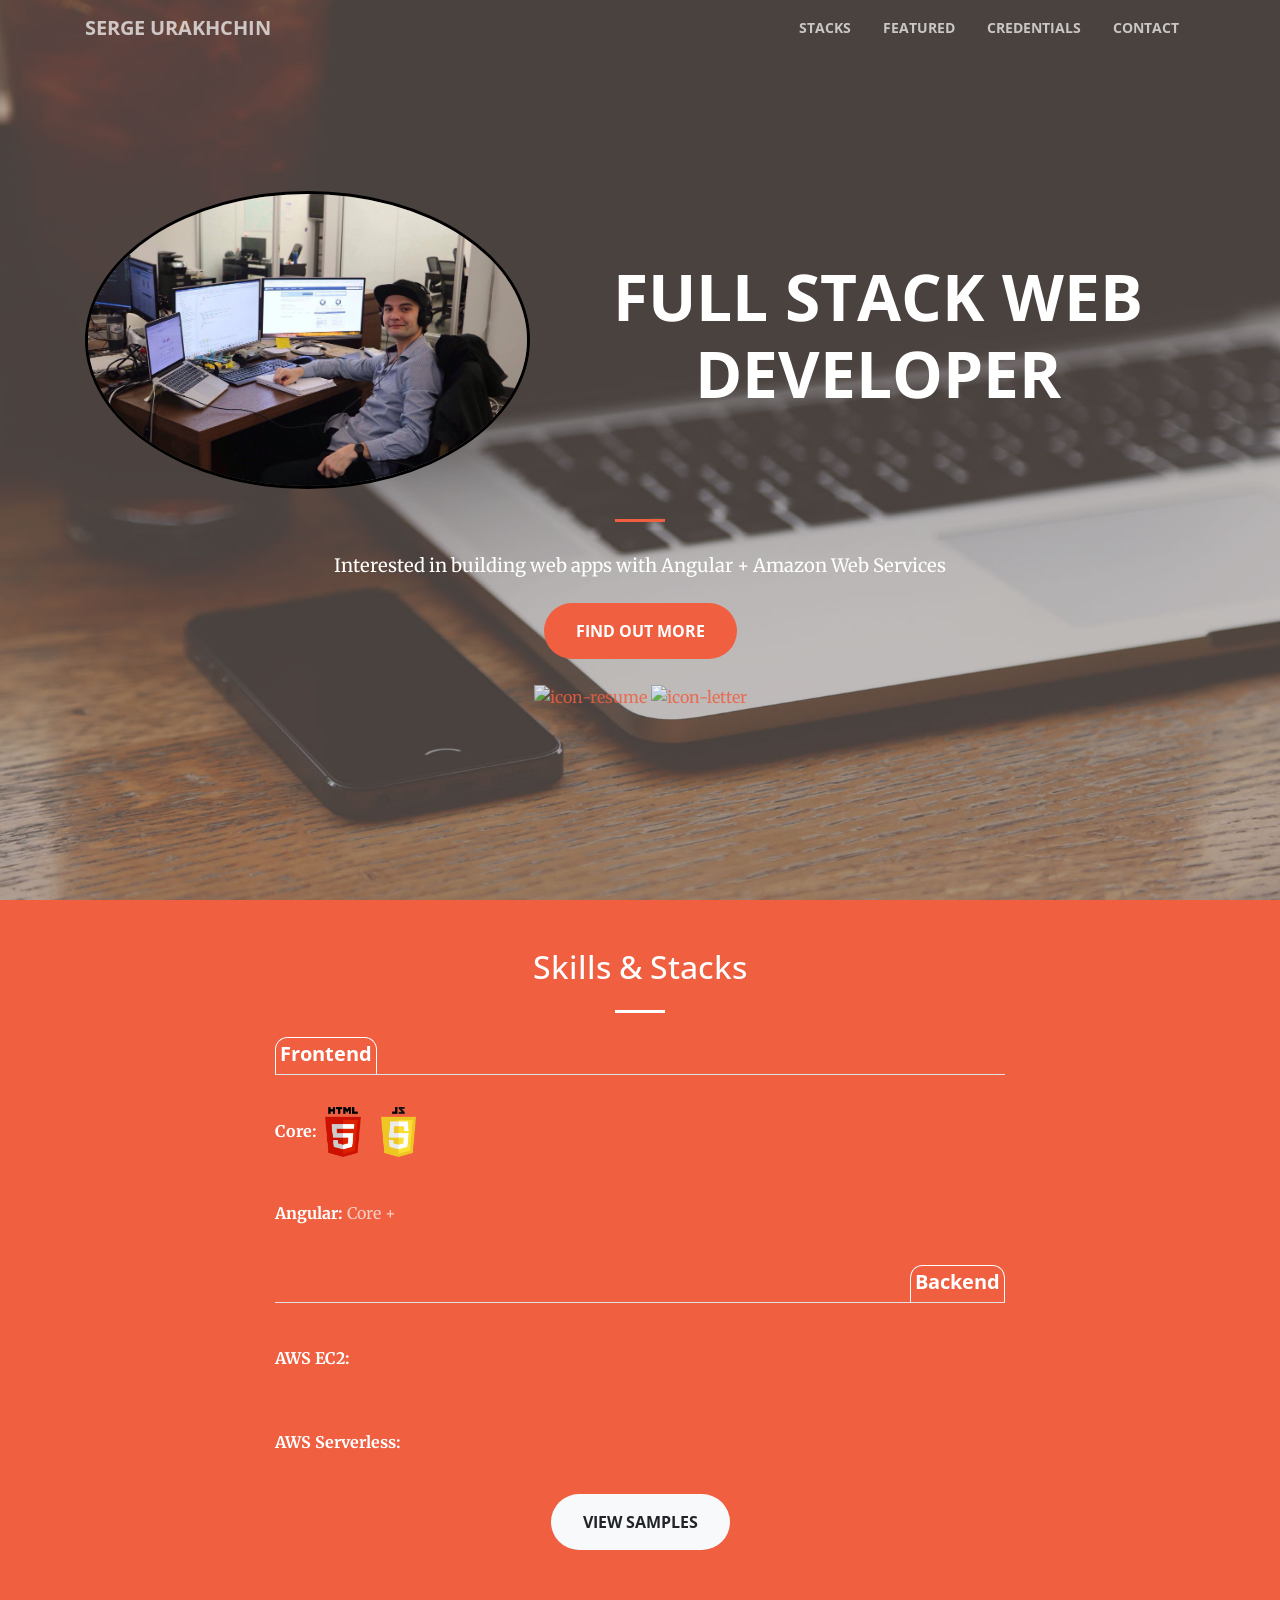
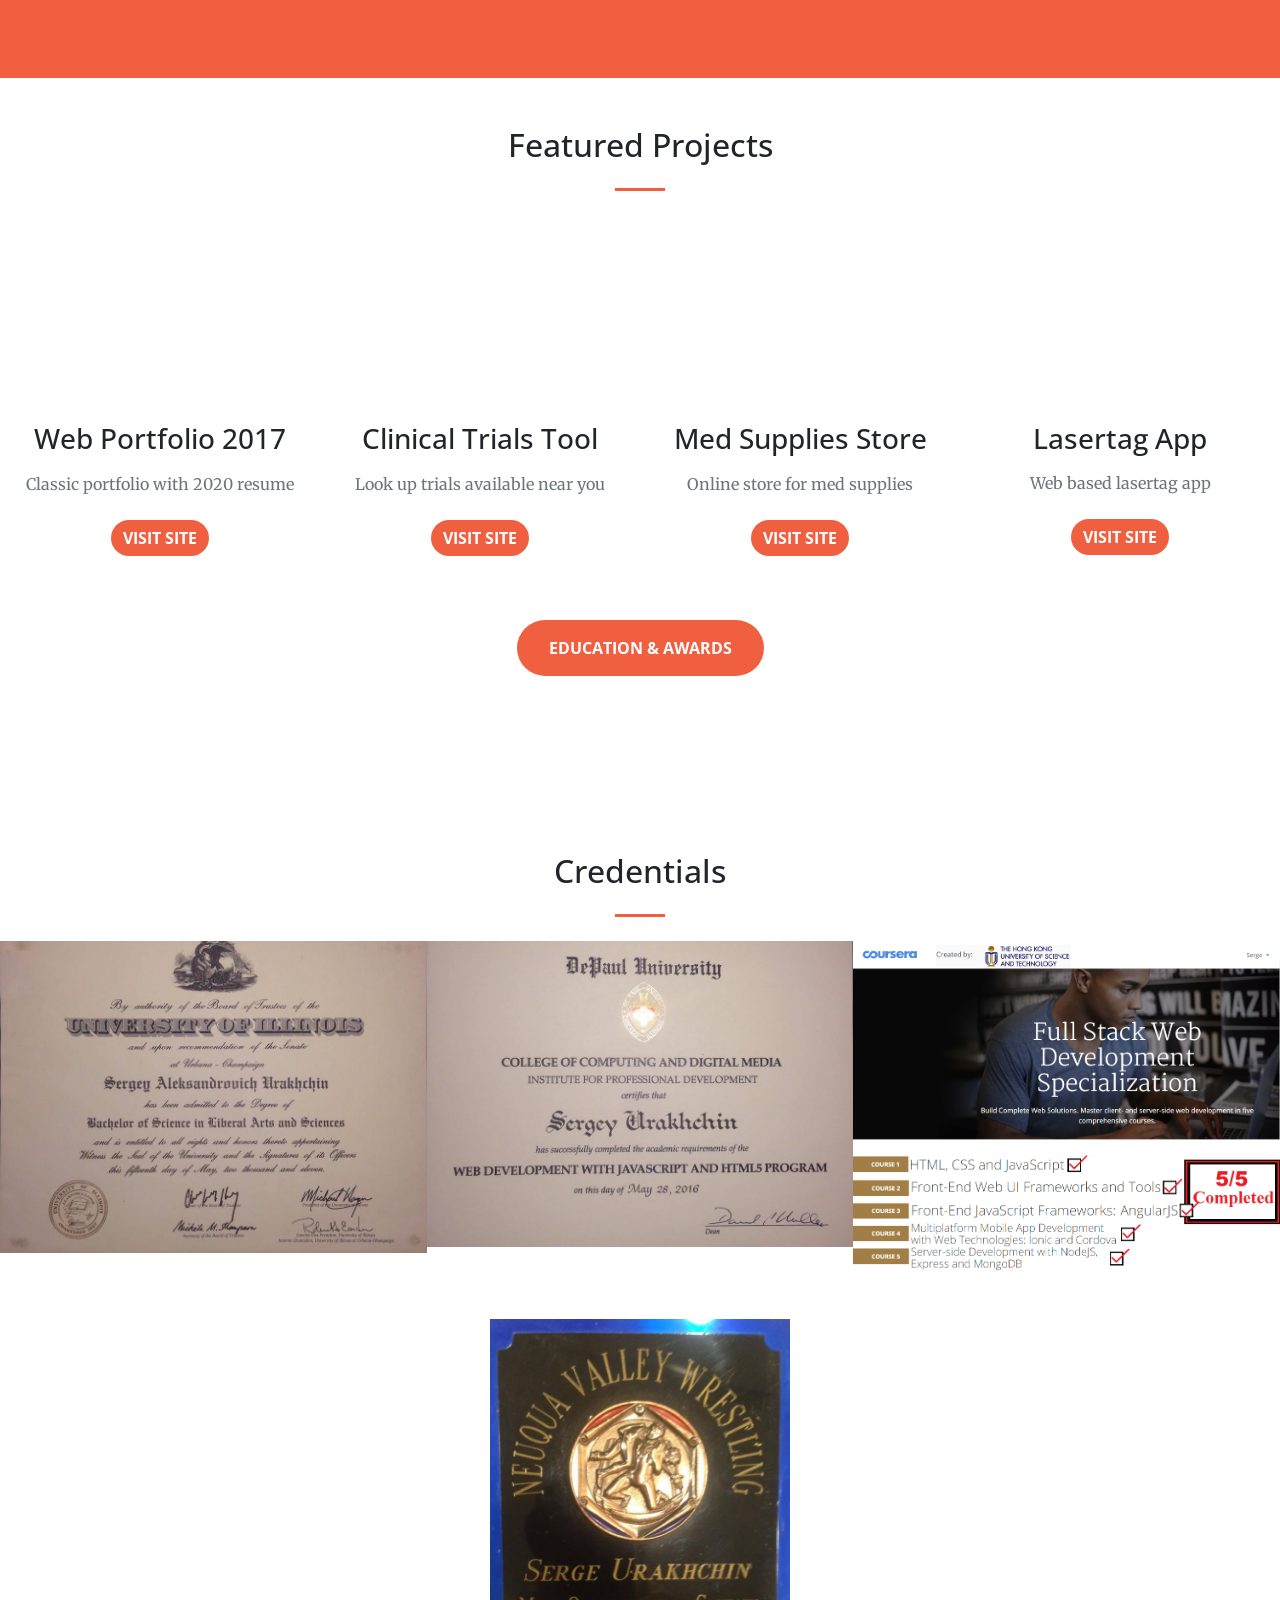
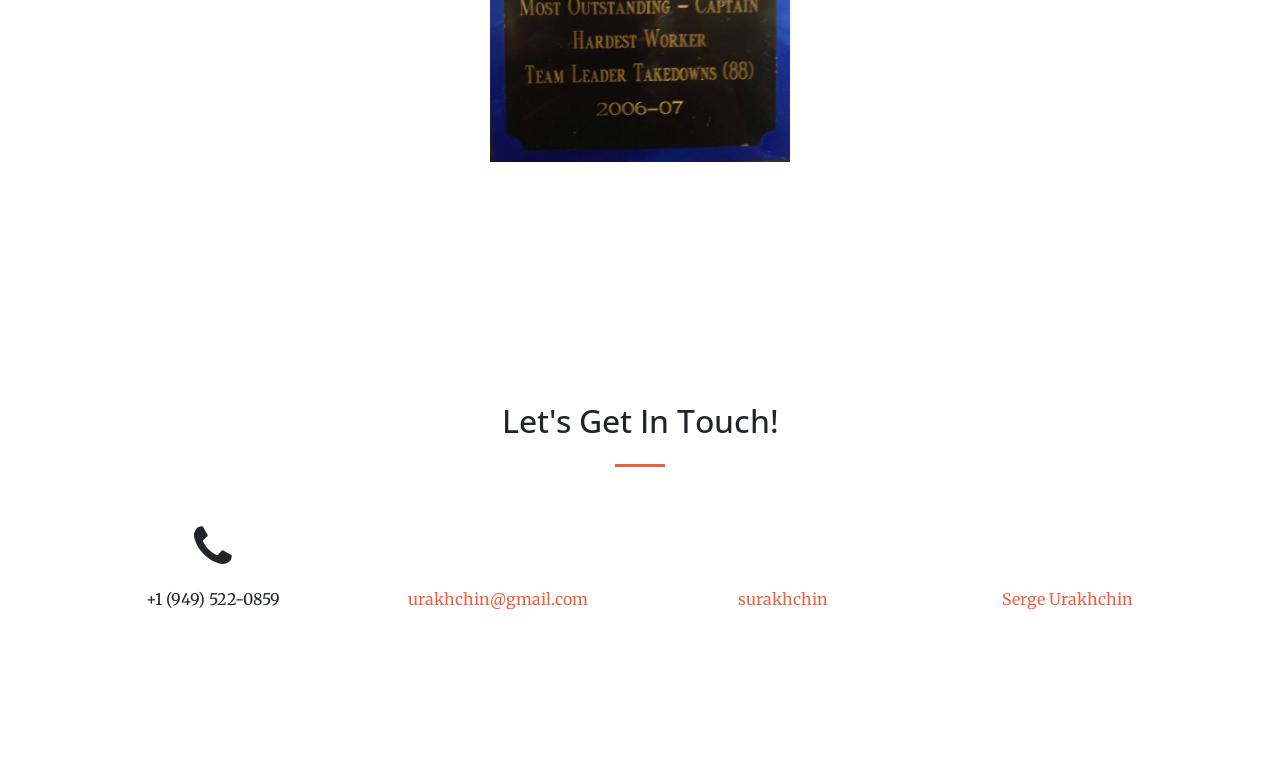
==== commit 9107929d: "interested in angular" ====
--- a/index.html
+++ b/index.html
@@ -73,7 +73,7 @@
           </div>
           <div class="col-lg-8 mx-auto">
             <hr>
-            <p class=" mb-4"><strong>Interested in building web apps with</strong> <br class=" d-sm-none"> <strong> JavaScript + <span class="d-sm-none d-xl-inline">Amazon Web Services</span> <span class="d-none d-sm-inline d-xl-none">AWS</span></strong></p>
+            <p class=" mb-4"><strong>Interested in building web apps with</strong> <br class=" d-sm-none"> <strong> Angular + <span class="d-sm-none d-xl-inline">Amazon Web Services</span> <span class="d-none d-sm-inline d-xl-none">AWS</span></strong></p>
             <a class="mb-4 btn btn-primary btn-xl js-scroll-trigger" href="#stacks">Find Out More</a><br>
             <a class="" style="" target="_blank" href="https://serge.link/resume.pdf"><img style="height: 15vh;opacity: .85;" class="img-responsive" src="https://surakhchin.github.io/images/icon_resume.png" alt="icon-resume"></a>
             <a class="" style="" target="_blank" href="https://serge.link/letter.pdf"><img style="height: 15vh;opacity: .85;" class="img-responsive" src="https://surakhchin.github.io/images/letter.png" alt="icon-letter"></a>
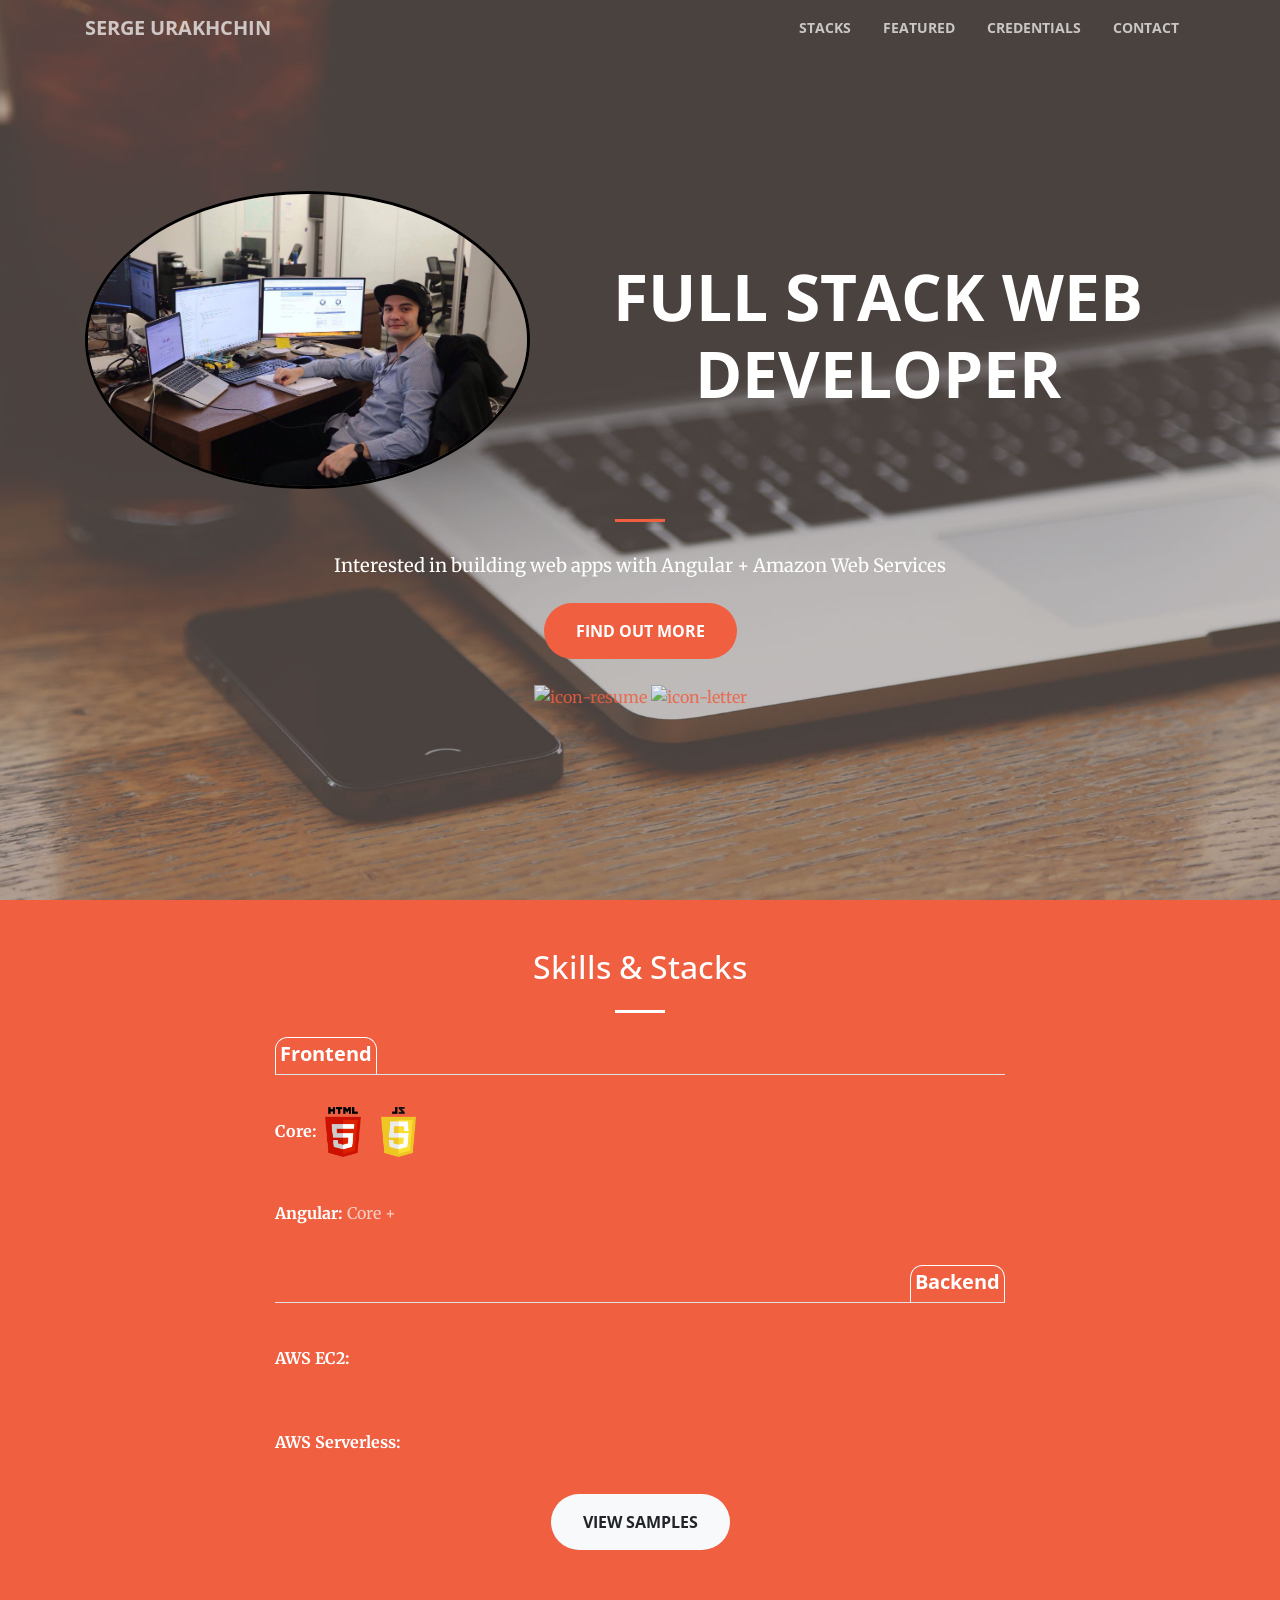
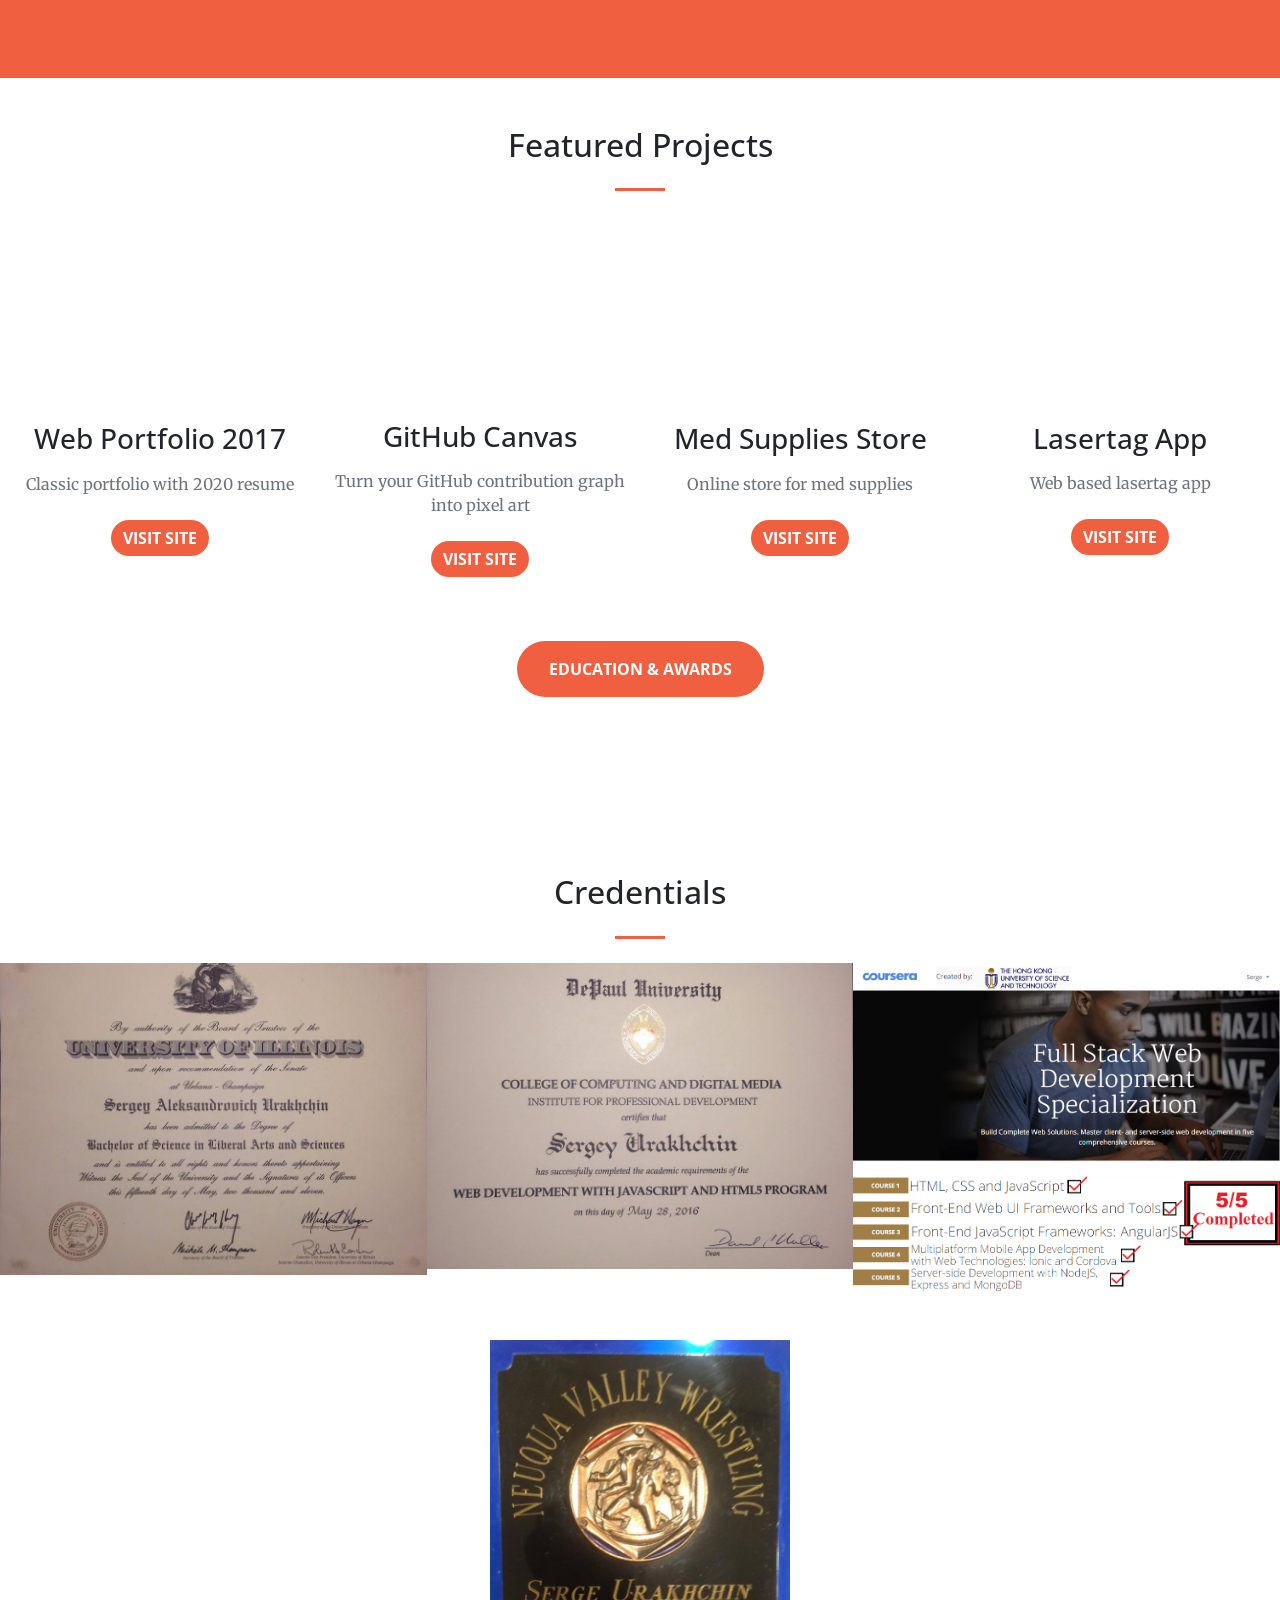
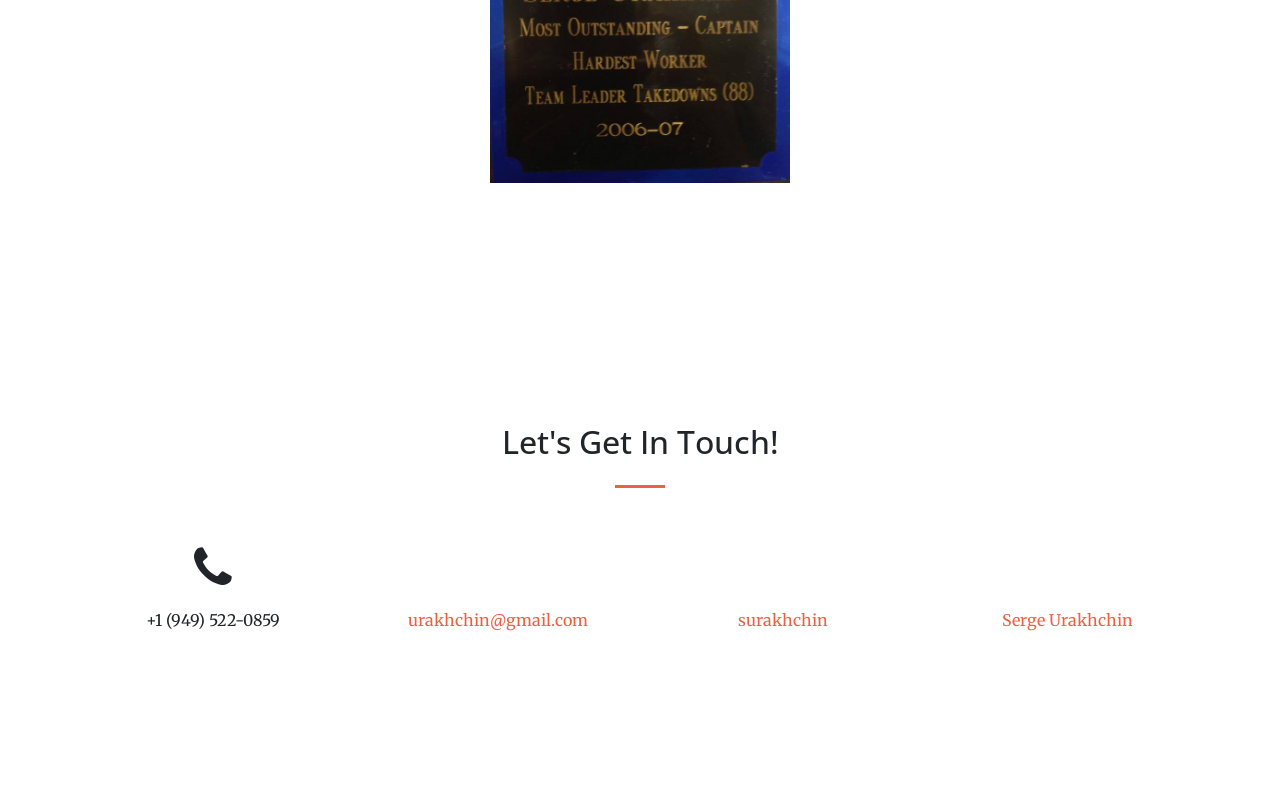
==== commit 3bb0a8cf: "Updated Resume and Cover Letter for 2026, also added Github Canvas as a featured project." ====
--- a/index.html
+++ b/index.html
@@ -5,13 +5,28 @@
 
     <meta charset="utf-8">
     <meta name="viewport" content="width=device-width, initial-scale=1, shrink-to-fit=no">
-    <meta name="description" content="">
+    <meta name="description" content="Portfolio for Serge Urakhchin, Full Stack Engineer specializing in Angular, AWS, and cloud-native web applications.">
     <meta name="author" content="">
     <link rel="shortcut icon" type="image/png" href="face.png"/>
 
 
 
     <title>Serge Urakhchin - Web Dev</title>
+
+    <meta property="og:type" content="website">
+    <meta property="og:url" content="https://serge.link/">
+    <meta property="og:title" content="Serge Urakhchin - Full Stack Engineer">
+    <meta property="og:description" content="Full Stack Engineer specializing in Angular, AWS, and cloud-native web applications.">
+    <meta property="og:image" content="https://serge.link/img/serge.png">
+    <meta property="og:image:width" content="1233">
+    <meta property="og:image:height" content="1280">
+
+    <meta name="twitter:card" content="summary_large_image">
+    <meta name="twitter:title" content="Serge Urakhchin - Full Stack Engineer">
+    <meta name="twitter:description" content="Full Stack Engineer specializing in Angular, AWS, and cloud-native web applications.">
+    <meta name="twitter:image" content="https://serge.link/img/serge.png">
+
+    <link rel="canonical" href="https://serge.link/">
 
     <!-- Bootstrap core CSS -->
     <link href="vendor/bootstrap/css/bootstrap.min.css" rel="stylesheet">
@@ -178,10 +193,10 @@
               <img src="site2.jpg" class="sr-icons mb-3" style="width: 100%">
               <!--<i class="fa fa-4x fa-crosshairs text-primary mb-3 sr-icons"></i>-->
               <!--<i class="fa fa-4x fa-bullseye text-primary mb-3 sr-icons"></i>-->
-              <h3 class="mb-3">Clinical Trials Tool</h3>
-              <p class="text-muted mb-0">Look up trials available near you</p>
+              <h3 class="mb-3">GitHub Canvas</h3>
+              <p class="text-muted mb-0">Turn your GitHub contribution graph into pixel art</p>
               <br>
-              <p><a class="btn btn-primary js-scroll-trigger" target="_blank" href="https://www.drugviu.com/ClinicalTrials">Visit Site</a></p>
+              <p><a class="btn btn-primary js-scroll-trigger" target="_blank" href="https://githubcanvas.com/">Visit Site</a></p>
               <hr class="d-sm-none">
             </div>
           </div>
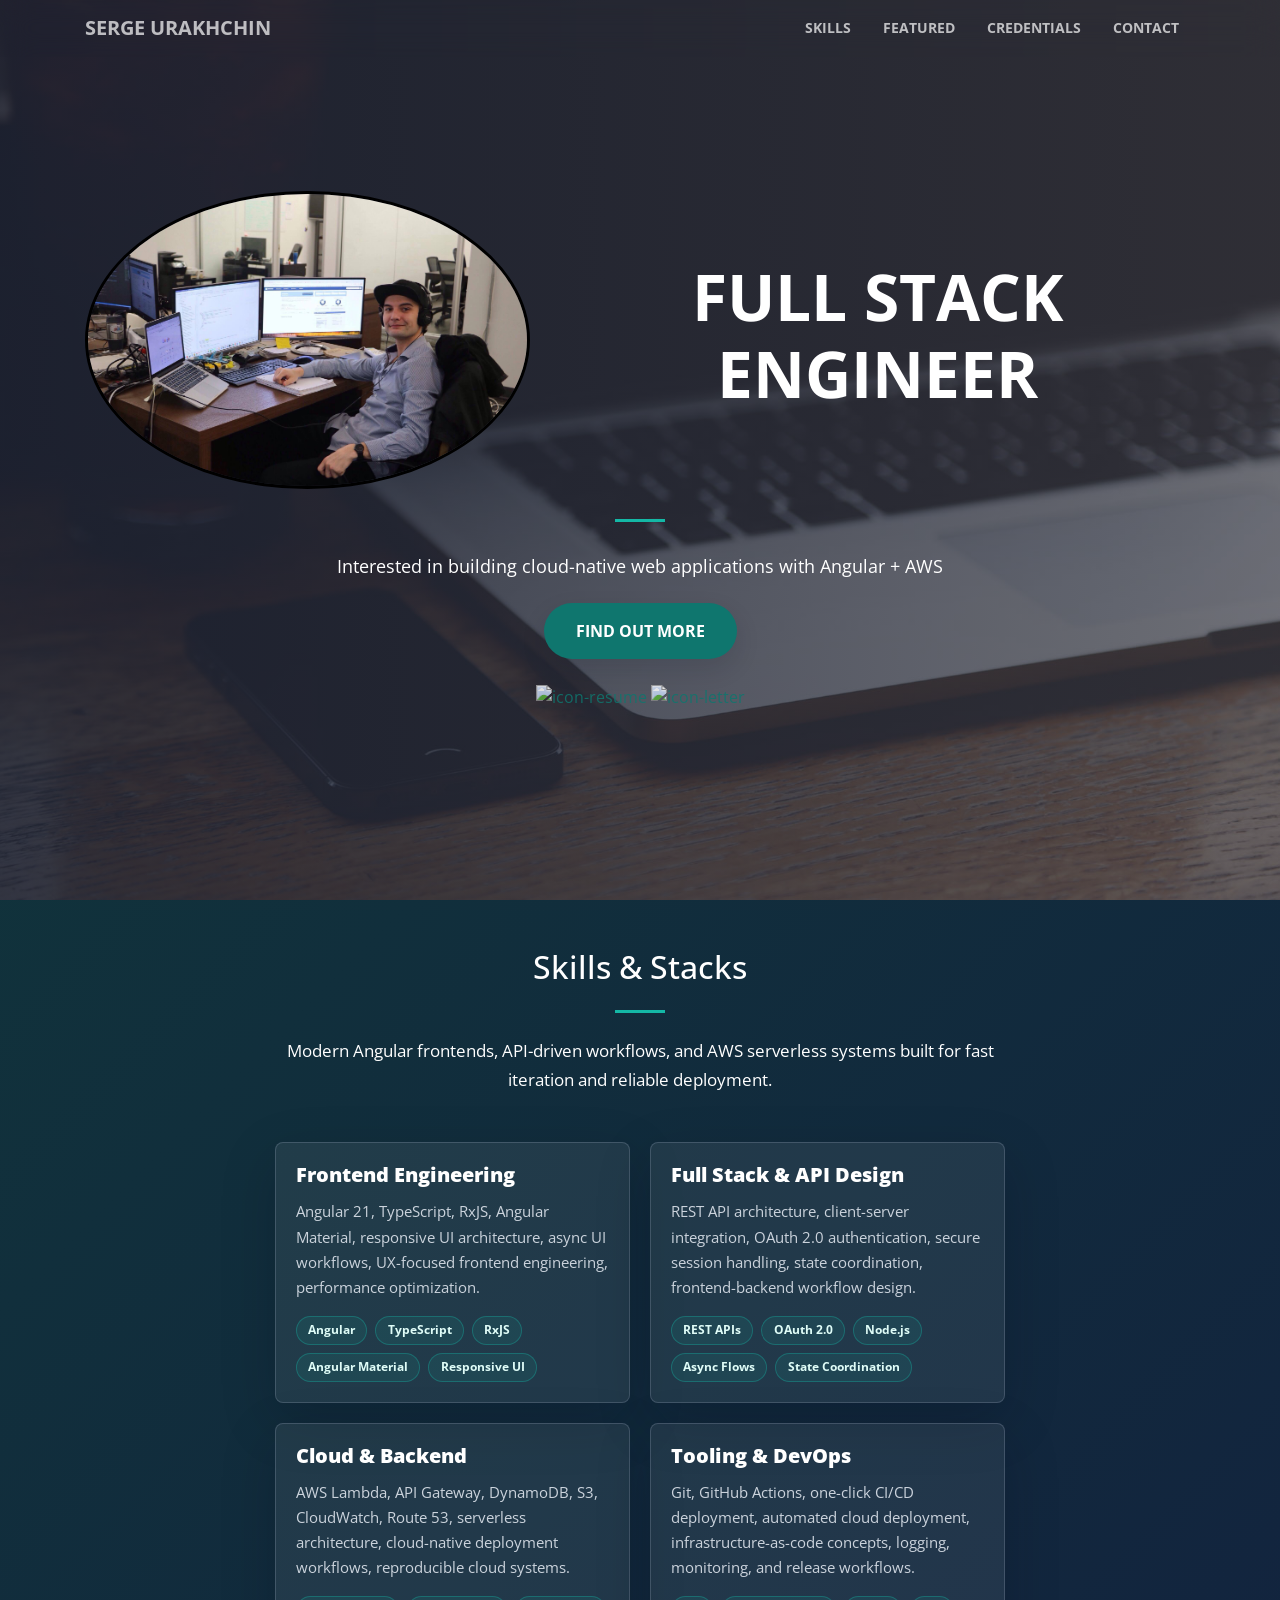
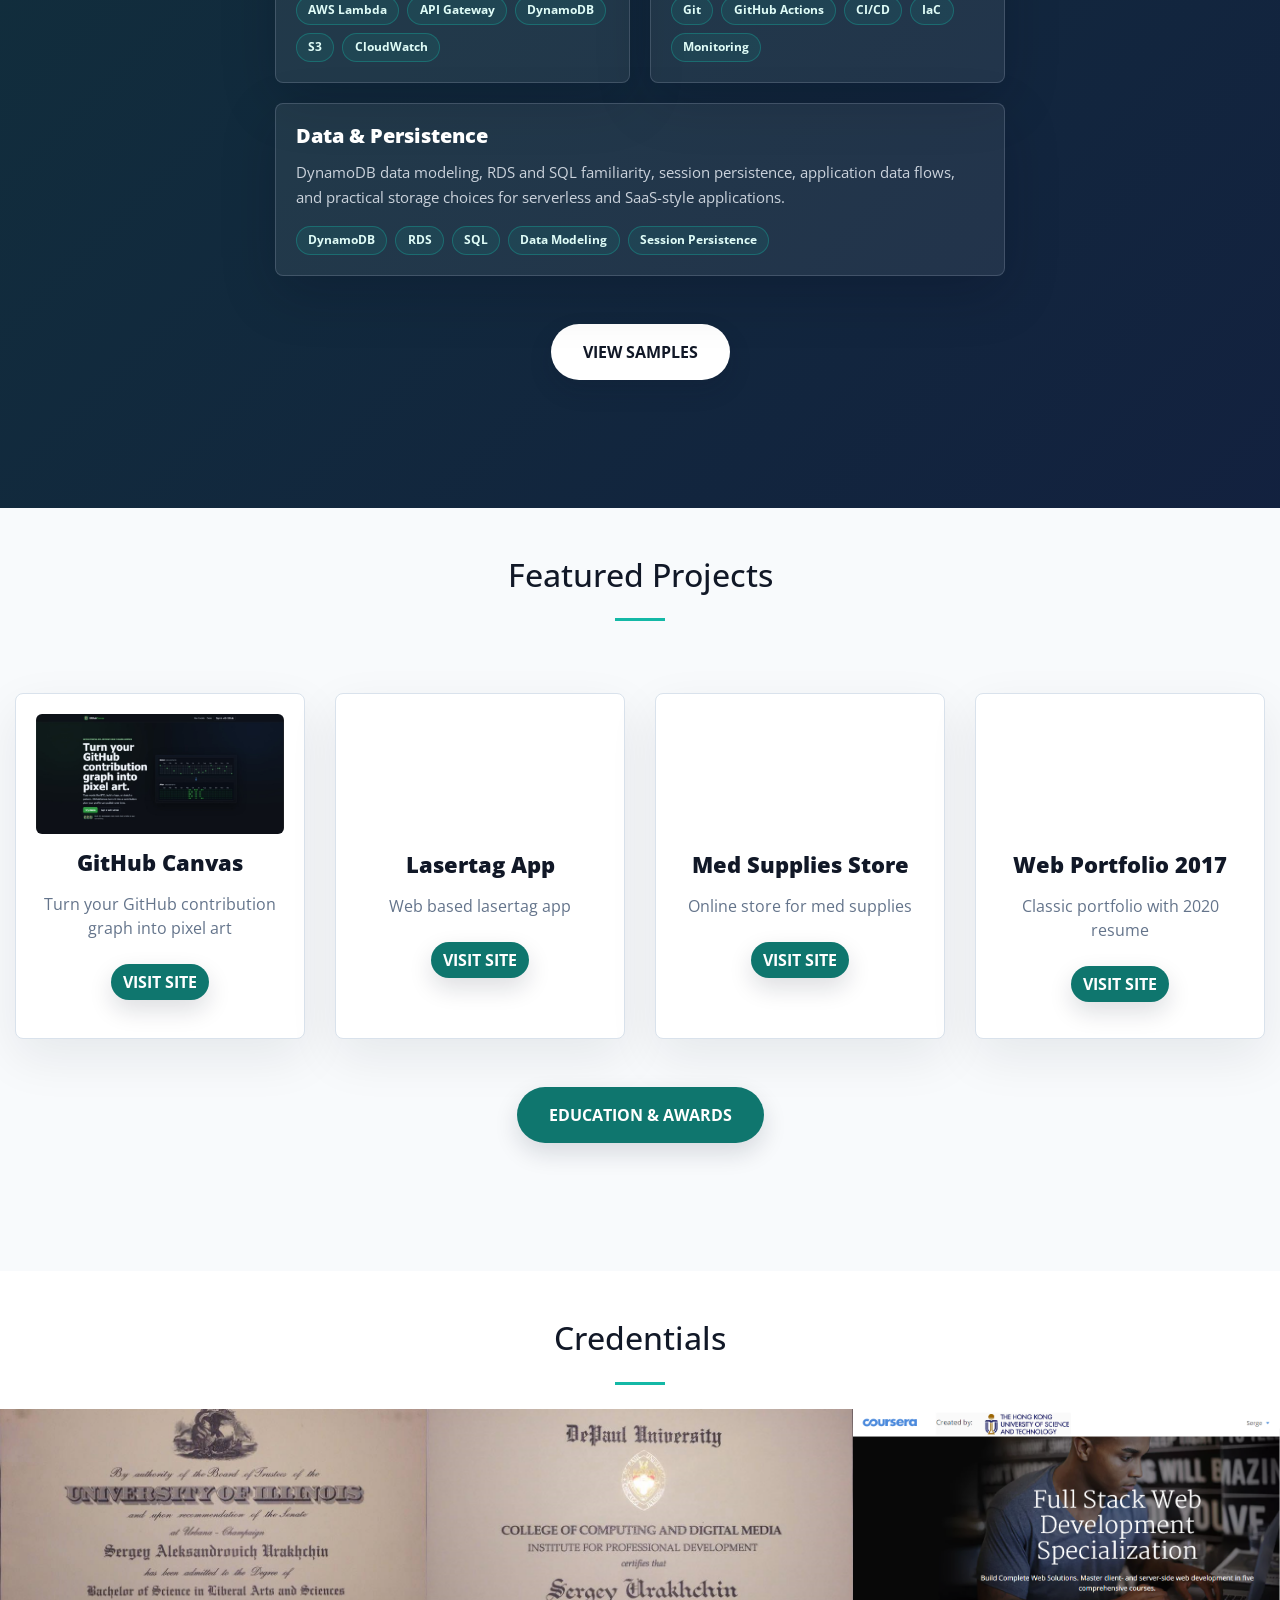
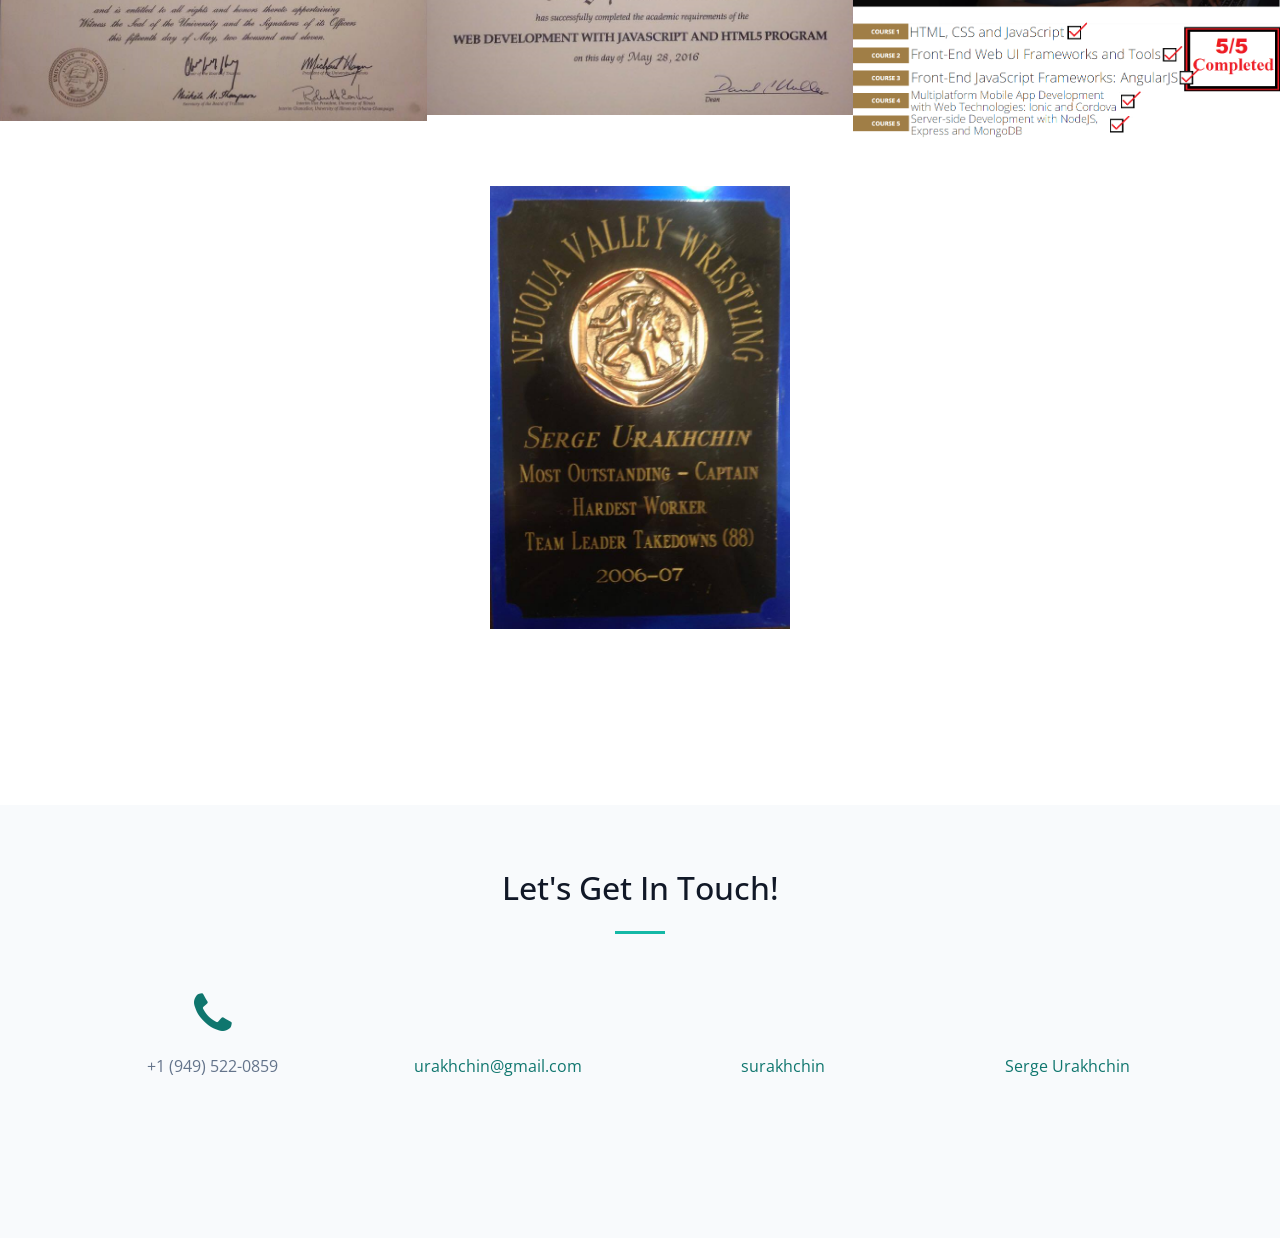
==== commit a35ea479: "Updating Portfolio Website with modern styling, updated skills section with new skills, updated resu" ====
--- a/index.html
+++ b/index.html
@@ -1,69 +1,104 @@
-<!DOCTYPE html>
+<!doctype html>
 <html lang="en">
-
   <head>
-
-    <meta charset="utf-8">
-    <meta name="viewport" content="width=device-width, initial-scale=1, shrink-to-fit=no">
-    <meta name="description" content="Portfolio for Serge Urakhchin, Full Stack Engineer specializing in Angular, AWS, and cloud-native web applications.">
-    <meta name="author" content="">
-    <link rel="shortcut icon" type="image/png" href="face.png"/>
-
-
+    <meta charset="utf-8" />
+    <meta
+      name="viewport"
+      content="width=device-width, initial-scale=1, shrink-to-fit=no"
+    />
+    <meta
+      name="description"
+      content="Portfolio for Serge Urakhchin, Full Stack Engineer specializing in Angular, AWS, and cloud-native web applications."
+    />
+    <meta name="author" content="" />
+    <link rel="shortcut icon" type="image/png" href="face.png" />
 
     <title>Serge Urakhchin - Web Dev</title>
 
-    <meta property="og:type" content="website">
-    <meta property="og:url" content="https://serge.link/">
-    <meta property="og:title" content="Serge Urakhchin - Full Stack Engineer">
-    <meta property="og:description" content="Full Stack Engineer specializing in Angular, AWS, and cloud-native web applications.">
-    <meta property="og:image" content="https://serge.link/img/serge.png">
-    <meta property="og:image:width" content="1233">
-    <meta property="og:image:height" content="1280">
-
-    <meta name="twitter:card" content="summary_large_image">
-    <meta name="twitter:title" content="Serge Urakhchin - Full Stack Engineer">
-    <meta name="twitter:description" content="Full Stack Engineer specializing in Angular, AWS, and cloud-native web applications.">
-    <meta name="twitter:image" content="https://serge.link/img/serge.png">
-
-    <link rel="canonical" href="https://serge.link/">
+    <meta property="og:type" content="website" />
+    <meta property="og:url" content="https://serge.link/" />
+    <meta property="og:title" content="Serge Urakhchin - Full Stack Engineer" />
+    <meta
+      property="og:description"
+      content="Full Stack Engineer specializing in Angular, AWS, and cloud-native web applications."
+    />
+    <meta property="og:image" content="https://serge.link/img/serge.png" />
+    <meta property="og:image:width" content="1233" />
+    <meta property="og:image:height" content="1280" />
+
+    <meta name="twitter:card" content="summary_large_image" />
+    <meta
+      name="twitter:title"
+      content="Serge Urakhchin - Full Stack Engineer"
+    />
+    <meta
+      name="twitter:description"
+      content="Full Stack Engineer specializing in Angular, AWS, and cloud-native web applications."
+    />
+    <meta name="twitter:image" content="https://serge.link/img/serge.png" />
+
+    <link rel="canonical" href="https://serge.link/" />
 
     <!-- Bootstrap core CSS -->
-    <link href="vendor/bootstrap/css/bootstrap.min.css" rel="stylesheet">
+    <link href="vendor/bootstrap/css/bootstrap.min.css" rel="stylesheet" />
 
     <!-- Custom fonts for this template -->
-    <link href="vendor/font-awesome/css/font-awesome.min.css" rel="stylesheet" type="text/css">
-    <link href='https://fonts.googleapis.com/css?family=Open+Sans:300italic,400italic,600italic,700italic,800italic,400,300,600,700,800' rel='stylesheet' type='text/css'>
-    <link href='https://fonts.googleapis.com/css?family=Merriweather:400,300,300italic,400italic,700,700italic,900,900italic' rel='stylesheet' type='text/css'>
+    <link
+      href="vendor/font-awesome/css/font-awesome.min.css"
+      rel="stylesheet"
+      type="text/css"
+    />
+    <link
+      href="https://fonts.googleapis.com/css?family=Open+Sans:300italic,400italic,600italic,700italic,800italic,400,300,600,700,800"
+      rel="stylesheet"
+      type="text/css"
+    />
+    <link
+      href="https://fonts.googleapis.com/css?family=Merriweather:400,300,300italic,400italic,700,700italic,900,900italic"
+      rel="stylesheet"
+      type="text/css"
+    />
 
     <!-- Plugin CSS -->
-    <link href="vendor/magnific-popup/magnific-popup.css" rel="stylesheet">
+    <link href="vendor/magnific-popup/magnific-popup.css" rel="stylesheet" />
 
     <!-- Custom styles for this template -->
-    <link href="css/creative.css" rel="stylesheet">
-
+    <link href="css/creative.css" rel="stylesheet" />
   </head>
 
   <body id="page-top">
-
     <!-- Navigation -->
     <nav class="navbar navbar-expand-lg navbar-light fixed-top" id="mainNav">
       <div class="container">
         <!--<a class="js-scroll-trigger d-lg-none" href="#page-top"><img style="max-width: 40px;" src="sergebanner.jpg"></a>-->
-        <a class="navbar-brand js-scroll-trigger" href="#page-top">Serge Urakhchin</a>
-        <button class="navbar-toggler navbar-toggler-right" type="button" data-toggle="collapse" data-target="#navbarResponsive" aria-controls="navbarResponsive" aria-expanded="false" aria-label="Toggle navigation">
+        <a class="navbar-brand js-scroll-trigger" href="#page-top"
+          >Serge Urakhchin</a
+        >
+        <button
+          class="navbar-toggler navbar-toggler-right"
+          type="button"
+          data-toggle="collapse"
+          data-target="#navbarResponsive"
+          aria-controls="navbarResponsive"
+          aria-expanded="false"
+          aria-label="Toggle navigation"
+        >
           <span class="navbar-toggler-icon"></span>
         </button>
         <div class="collapse navbar-collapse" id="navbarResponsive">
           <ul class="navbar-nav ml-auto">
             <li class="nav-item">
-              <a class="nav-link js-scroll-trigger" href="#stacks">Stacks</a>
+              <a class="nav-link js-scroll-trigger" href="#stacks">Skills</a>
             </li>
             <li class="nav-item">
-              <a class="nav-link js-scroll-trigger" href="#featured">Featured</a>
+              <a class="nav-link js-scroll-trigger" href="#featured"
+                >Featured</a
+              >
             </li>
             <li class="nav-item">
-              <a class="nav-link js-scroll-trigger" href="#credentials">Credentials</a>
+              <a class="nav-link js-scroll-trigger" href="#credentials"
+                >Credentials</a
+              >
             </li>
             <li class="nav-item">
               <a class="nav-link js-scroll-trigger" href="#contact">Contact</a>
@@ -76,22 +111,69 @@
     <header class="masthead text-center text-white d-flex pt-5 pt-lg-0">
       <div class="container my-auto">
         <div class="row pt-5 pt-lg-0">
-          <div class="col-lg-5 col-md-6 col-8 mx-auto" >
-            <img class="rounded-circle" style="width: 100%; border: 3px solid black" src="sergebanner.jpg">
-          </div>
-          <div class="col-lg-7 mx-auto my-auto" >
+          <div class="col-lg-5 col-md-6 col-8 mx-auto">
+            <img
+              class="rounded-circle"
+              style="width: 100%; border: 3px solid black"
+              src="sergebanner.jpg"
+            />
+          </div>
+          <div class="col-lg-7 mx-auto my-auto">
             <h1 class="text-uppercase">
-              <br class="d-block d-lg-none">
-              <strong>Full Stack Web Developer</strong>
+              <br class="d-block d-lg-none" />
+              <strong>Full Stack Engineer</strong>
             </h1>
             <!--<hr>-->
           </div>
           <div class="col-lg-8 mx-auto">
-            <hr>
-            <p class=" mb-4"><strong>Interested in building web apps with</strong> <br class=" d-sm-none"> <strong> Angular + <span class="d-sm-none d-xl-inline">Amazon Web Services</span> <span class="d-none d-sm-inline d-xl-none">AWS</span></strong></p>
-            <a class="mb-4 btn btn-primary btn-xl js-scroll-trigger" href="#stacks">Find Out More</a><br>
-            <a class="" style="" target="_blank" href="https://serge.link/resume.pdf"><img style="height: 15vh;opacity: .85;" class="img-responsive" src="https://surakhchin.github.io/images/icon_resume.png" alt="icon-resume"></a>
-            <a class="" style="" target="_blank" href="https://serge.link/letter.pdf"><img style="height: 15vh;opacity: .85;" class="img-responsive" src="https://surakhchin.github.io/images/letter.png" alt="icon-letter"></a>
+            <hr />
+            <p class="mb-4">
+              <strong
+                >Interested in building cloud-native web applications with
+                <a
+                  class="hero-skill-link"
+                  href="https://angular.dev/"
+                  target="_blank"
+                  rel="noopener noreferrer"
+                  >Angular</a
+                >
+                +
+                <a
+                  class="hero-skill-link"
+                  href="https://aws.amazon.com/"
+                  target="_blank"
+                  rel="noopener noreferrer"
+                  >AWS</a
+                ></strong
+              >
+            </p>
+            <a
+              class="mb-4 btn btn-primary btn-xl js-scroll-trigger"
+              href="#stacks"
+              >Find Out More</a
+            ><br />
+            <a
+              class=""
+              style=""
+              target="_blank"
+              href="https://serge.link/resume.pdf"
+              ><img
+                style="height: 15vh; opacity: 0.85"
+                class="img-responsive"
+                src="https://surakhchin.github.io/images/icon_resume.png"
+                alt="icon-resume"
+            /></a>
+            <a
+              class=""
+              style=""
+              target="_blank"
+              href="https://serge.link/letter.pdf"
+              ><img
+                style="height: 15vh; opacity: 0.85"
+                class="img-responsive"
+                src="https://surakhchin.github.io/images/letter.png"
+                alt="icon-letter"
+            /></a>
           </div>
         </div>
       </div>
@@ -101,66 +183,221 @@
         <div class="row">
           <div class="col-lg-8 mx-auto">
             <!--<h2 class="section-heading text-white">Check out the 90 second pitch video!</h2>-->
-            <h2 class="section-heading text-white text-center">Skills & Stacks</h2>
-            <hr class="light my-4">
-            <ul class="nav nav-tabs">
-              <li class="active px-1 pt-1" style="border-top: 1px solid white; border-left: 1px solid white; border-right: 1px solid white; border-top-left-radius: 12.5px; border-top-right-radius: 12.5px;"><h5 style="color: white; font-weight: bold;">Frontend</h5></li>
-            </ul>
-            <br>
-            <p class="d-block d-sm-inline-block" class="text-faded mb-4"><b class="text-white">Core:</b>
-              <div style="display: inline-block" class="cardAni m-1 m-sm-2"><img class=" sr-icons" title="HTML5" style="height: 50px" src="img/html5.png"></div>
-              <div style="display: inline-block" class="cardAni m-1 m-sm-2"><img class="sr-icons cardAni" title="JavaScript ES6" style="height: 50px" src="img/javascript.png"></div>
-              <div style="display: inline-block" class="cardAni m-1 m-sm-2"><img class="sr-icons" title="CSS3" style="height: 50px" src="img/css3.png"></div>
-              <!--<br class="d-sm-none">-->
-            <div style="display: inline-block" class="cardAni m-1 m-sm-2"><img class="sr-icons" title="Bootstrap 4" style="height: 50px" src="img/bootstrap4.png"></div>
-              <div style="display: inline-block" class="cardAni m-1 m-sm-2"><img class="sr-icons" title="jQuery" style="height: 50px" src="img/jquery.png"></div>
-              <div style="display: inline-block" class="cardAni m-1 m-sm-2"><img class="sr-icons" title="GitHub Pages" style="height: 50px" src="img/jpages.png"></div>
-              </p>
-            <p class="text-faded mb-4" style="display: inline-block"><b class="text-white">Angular:</b> Core +
-
-              <div style="display: inline-block" class="cardAni m-2"><img class="sr-icons" title="Angular" style="height: 50px" src="img/angular.png"></div>
+            <h2 class="section-heading text-white text-center">
+              Skills & Stacks
+            </h2>
+            <hr class="light my-4" />
+            <p class="skills-intro text-white text-center mb-5">
+              Modern Angular frontends, API-driven workflows, and AWS serverless
+              systems built for fast iteration and reliable deployment.
             </p>
-            <ul class="nav nav-tabs justify-content-end">
-              <li class="active px-1 pt-1" style="border-top: 1px solid white; border-left: 1px solid white; border-right: 1px solid white; border-top-left-radius: 12.5px; border-top-right-radius: 12.5px;"><h5 style="color: white; font-weight: bold">Backend</h5></li>
-            </ul>
-            <br>
-            <p class="text-faded mb-4" style="display: inline-block"><b class="text-white">AWS EC2:</b>
-
-              <div style="display: inline-block" class="cardAni m-2"><img class="sr-icons" title="AWS Elastic Cloud 2" style="height: 50px" src="img/ec2.png"></div>
-              <div style="display: inline-block" class="cardAni m-2"><img class="sr-icons" title="AWS Elastic Load Balancer" style="height: 50px" src="img/elb.png"></div>
-              <div style="display: inline-block" class="cardAni m-2"><img class="sr-icons" title="NodeJS" style="height: 50px" src="img/node2.png"></div>
-              <br class="d-md-none">
-              <div style="display: inline-block" class="cardAni m-2"><img class="sr-icons" title="Express" style="height: 50px" src="img/express.png"></div>
-              <div style="display: inline-block" class="cardAni m-2"><img class="sr-icons" title="MongoDB" style="height: 50px" src="img/mongo.png"></div>
-
-
-
-            </p>
-            <p class="text-faded mb-4" style="display: inline-block"><b class="text-white"><span class="d-none d-sm-inline">AWS</span> Serverless:</b>
-
-              <div style="display: inline-block" class="cardAni m-2"><img class="sr-icons" title="AWS Simple Storage 3" style="height: 50px" src="img/s3.png"></div>
-              <div style="display: inline-block" class="cardAni m-2"><img class="sr-icons" title="AWS API Gateway" style="height: 50px" src="img/gateway.png"></div>
-              <div style="display: inline-block" class="cardAni m-2"><img class="sr-icons" title="AWS Lambda Functions" style="height: 50px" src="img/lambda.png"></div>
-              <div style="display: inline-block" class="cardAni m-2"><img class="sr-icons" title="AWS DynamoDB" style="height: 50px" src="img/dynamo.png"></div>
-
-
-            </p>
-            <!--<ul class="nav nav-tabs justify-content-center">-->
-              <!--&lt;!&ndash;<li class="active px-1 pt-1" style="border-top: 1px solid white; border-left: 1px solid white; border-right: 1px solid white"><h5 style="color: white; font-weight: bold">Other</h5></li>&ndash;&gt;-->
-            <!--</ul>-->
-            <!--<br>-->
-            <!--<div class="row">-->
-              <!--<div class="col-3 col-sm-2 d-flex justify-content-center align-items-center" >-->
-                <!--<div><h5 class="" style="color: white; font-weight: bold;">Other</h5></div>-->
-              <!--</div>-->
-              <!--<div class="col" >-->
-                <!--<p class="text-faded mb-4"><b class="text-white">Ecommerce:</b> Core/Angular + AWS + Paypal</p>-->
-                <!--<p class="text-faded mb-4"><b class="text-white">CI/CD:</b> AWS Serverless + AWS CloudFormation + Gitlab</p>-->
-                <!--&lt;!&ndash;<p class="text-faded mb-4"><video height="500px" controls="controls" src="lasertagvid.MOV"></video></p>&ndash;&gt;-->
-              <!--</div>-->
-            <!--</div>-->
-              <div class="text-center"><a class="btn btn-light btn-xl js-scroll-trigger" href="#featured">View Samples</a></div>
-
+            <div class="skills-grid">
+              <div class="skill-panel">
+                <h5>Frontend Engineering</h5>
+                <p>
+                  Angular 21, TypeScript, RxJS, Angular Material, responsive UI
+                  architecture, async UI workflows, UX-focused frontend
+                  engineering, performance optimization.
+                </p>
+                <div class="skill-chips">
+                  <a
+                    href="https://angular.dev/"
+                    target="_blank"
+                    rel="noopener noreferrer"
+                    >Angular</a
+                  >
+                  <a
+                    href="https://www.typescriptlang.org/"
+                    target="_blank"
+                    rel="noopener noreferrer"
+                    >TypeScript</a
+                  >
+                  <a
+                    href="https://rxjs.dev/"
+                    target="_blank"
+                    rel="noopener noreferrer"
+                    >RxJS</a
+                  >
+                  <a
+                    href="https://material.angular.dev/"
+                    target="_blank"
+                    rel="noopener noreferrer"
+                    >Angular Material</a
+                  >
+                  <a
+                    href="https://en.wikipedia.org/wiki/Responsive_web_design"
+                    target="_blank"
+                    rel="noopener noreferrer"
+                    >Responsive UI</a
+                  >
+                </div>
+              </div>
+              <div class="skill-panel">
+                <h5>Full Stack & API Design</h5>
+                <p>
+                  REST API architecture, client-server integration, OAuth 2.0
+                  authentication, secure session handling, state coordination,
+                  frontend-backend workflow design.
+                </p>
+                <div class="skill-chips">
+                  <a
+                    href="https://en.wikipedia.org/wiki/REST"
+                    target="_blank"
+                    rel="noopener noreferrer"
+                    >REST APIs</a
+                  >
+                  <a
+                    href="https://oauth.net/2/"
+                    target="_blank"
+                    rel="noopener noreferrer"
+                    >OAuth 2.0</a
+                  >
+                  <a
+                    href="https://nodejs.org/"
+                    target="_blank"
+                    rel="noopener noreferrer"
+                    >Node.js</a
+                  >
+                  <a
+                    href="https://developer.mozilla.org/en-US/docs/Learn_web_development/Extensions/Async_JS"
+                    target="_blank"
+                    rel="noopener noreferrer"
+                    >Async Flows</a
+                  >
+                  <a
+                    href="https://en.wikipedia.org/wiki/State_management"
+                    target="_blank"
+                    rel="noopener noreferrer"
+                    >State Coordination</a
+                  >
+                </div>
+              </div>
+              <div class="skill-panel">
+                <h5>Cloud & Backend</h5>
+                <p>
+                  AWS Lambda, API Gateway, DynamoDB, S3, CloudWatch, Route 53,
+                  serverless architecture, cloud-native deployment workflows,
+                  reproducible cloud systems.
+                </p>
+                <div class="skill-chips">
+                  <a
+                    href="https://aws.amazon.com/lambda/"
+                    target="_blank"
+                    rel="noopener noreferrer"
+                    >AWS Lambda</a
+                  >
+                  <a
+                    href="https://aws.amazon.com/api-gateway/"
+                    target="_blank"
+                    rel="noopener noreferrer"
+                    >API Gateway</a
+                  >
+                  <a
+                    href="https://aws.amazon.com/dynamodb/"
+                    target="_blank"
+                    rel="noopener noreferrer"
+                    >DynamoDB</a
+                  >
+                  <a
+                    href="https://aws.amazon.com/s3/"
+                    target="_blank"
+                    rel="noopener noreferrer"
+                    >S3</a
+                  >
+                  <a
+                    href="https://aws.amazon.com/cloudwatch/"
+                    target="_blank"
+                    rel="noopener noreferrer"
+                    >CloudWatch</a
+                  >
+                </div>
+              </div>
+              <div class="skill-panel">
+                <h5>Tooling & DevOps</h5>
+                <p>
+                  Git, GitHub Actions, one-click CI/CD deployment, automated
+                  cloud deployment, infrastructure-as-code concepts, logging,
+                  monitoring, and release workflows.
+                </p>
+                <div class="skill-chips">
+                  <a
+                    href="https://git-scm.com/"
+                    target="_blank"
+                    rel="noopener noreferrer"
+                    >Git</a
+                  >
+                  <a
+                    href="https://github.com/features/actions"
+                    target="_blank"
+                    rel="noopener noreferrer"
+                    >GitHub Actions</a
+                  >
+                  <a
+                    href="https://en.wikipedia.org/wiki/CI/CD"
+                    target="_blank"
+                    rel="noopener noreferrer"
+                    >CI/CD</a
+                  >
+                  <a
+                    href="https://en.wikipedia.org/wiki/Infrastructure_as_code"
+                    target="_blank"
+                    rel="noopener noreferrer"
+                    >IaC</a
+                  >
+                  <a
+                    href="https://en.wikipedia.org/wiki/Application_performance_management"
+                    target="_blank"
+                    rel="noopener noreferrer"
+                    >Monitoring</a
+                  >
+                </div>
+              </div>
+              <div class="skill-panel skill-panel-wide">
+                <h5>Data & Persistence</h5>
+                <p>
+                  DynamoDB data modeling, RDS and SQL familiarity, session
+                  persistence, application data flows, and practical storage
+                  choices for serverless and SaaS-style applications.
+                </p>
+                <div class="skill-chips">
+                  <a
+                    href="https://aws.amazon.com/dynamodb/"
+                    target="_blank"
+                    rel="noopener noreferrer"
+                    >DynamoDB</a
+                  >
+                  <a
+                    href="https://aws.amazon.com/rds/"
+                    target="_blank"
+                    rel="noopener noreferrer"
+                    >RDS</a
+                  >
+                  <a
+                    href="https://en.wikipedia.org/wiki/SQL"
+                    target="_blank"
+                    rel="noopener noreferrer"
+                    >SQL</a
+                  >
+                  <a
+                    href="https://en.wikipedia.org/wiki/Data_modeling"
+                    target="_blank"
+                    rel="noopener noreferrer"
+                    >Data Modeling</a
+                  >
+                  <a
+                    href="https://en.wikipedia.org/wiki/Session_(computer_science)"
+                    target="_blank"
+                    rel="noopener noreferrer"
+                    >Session Persistence</a
+                  >
+                </div>
+              </div>
+            </div>
+            <div class="text-center">
+              <a class="btn btn-light btn-xl js-scroll-trigger" href="#featured"
+                >View Samples</a
+              >
+            </div>
           </div>
         </div>
       </div>
@@ -171,7 +408,7 @@
         <div class="row">
           <div class="col-lg-12 text-center">
             <h2 class="section-heading">Featured Projects</h2>
-            <hr class="my-4">
+            <hr class="my-4" />
           </div>
         </div>
       </div>
@@ -179,52 +416,91 @@
         <div class="row">
           <div class="col-lg-3 col-md-6 text-center">
             <div class="service-box mt-5 mx-auto">
-              <img src="site1.jpg" class="sr-icons mb-3" style="width: 100%">
+              <img src="site2.jpg" class="sr-icons mb-3" style="width: 100%" />
+              <!--<i class="fa fa-4x fa-crosshairs text-primary mb-3 sr-icons"></i>-->
+              <!--<i class="fa fa-4x fa-bullseye text-primary mb-3 sr-icons"></i>-->
+              <h3 class="mb-3">GitHub Canvas</h3>
+              <p class="text-muted mb-0">
+                Turn your GitHub contribution graph into pixel art
+              </p>
+              <br />
+              <p>
+                <a
+                  class="btn btn-primary js-scroll-trigger"
+                  target="_blank"
+                  href="https://githubcanvas.com/"
+                  >Visit Site</a
+                >
+              </p>
+            </div>
+            <hr class="d-sm-none" />
+          </div>
+          <div class="col-lg-3 col-md-6 text-center">
+            <div class="service-box mt-5 mx-auto">
+              <img src="site4.jpg" class="sr-icons mb-3" style="width: 100%" />
+              <!--<i class="fa fa-4x fa-heart text-primary mb-3 sr-icons"></i>-->
+              <h3 class="mb-3">Lasertag App</h3>
+              <p class="text-muted mb-0">Web based lasertag app</p>
+              <br />
+              <p>
+                <a
+                  class="btn btn-primary js-scroll-trigger"
+                  target="_blank"
+                  href="https://gpsshooter.com"
+                  >Visit Site</a
+                >
+                <!--<a class="btn btn-primary js-scroll-trigger" target="_blank" href="target.html">Visit Site</a>-->
+              </p>
+              <hr class="d-sm-none" />
+            </div>
+          </div>
+          <div class="col-lg-3 col-md-6 text-center">
+            <div class="service-box mt-5 mx-auto">
+              <img src="site3.jpg" class="sr-icons mb-3" style="width: 100%" />
+              <!--<i class="fa fa-4x fa-rocket text-primary mb-3 sr-icons"></i>-->
+              <h3 class="mb-3">Med Supplies Store</h3>
+              <p class="text-muted mb-0">Online store for med supplies</p>
+              <br />
+              <p>
+                <a
+                  class="btn btn-primary js-scroll-trigger"
+                  target="_blank"
+                  href="https://rsmed.github.io/"
+                  >Visit Site</a
+                >
+              </p>
+              <hr class="d-sm-none" />
+            </div>
+          </div>
+          <div class="col-lg-3 col-md-6 text-center">
+            <div class="service-box mt-5 mx-auto">
+              <img src="site1.jpg" class="sr-icons mb-3" style="width: 100%" />
               <!--<i class=" icon text-primary mb-3 sr-icons"></i>-->
               <h3 class="mb-3">Web Portfolio 2017</h3>
               <p class="text-muted mb-0">Classic portfolio with 2020 resume</p>
-              <br>
-              <p><a class="btn btn-primary js-scroll-trigger" target="_blank" href="http://surakhchin.github.io/">Visit Site</a></p>
-            </div>
-            <hr class="d-sm-none">
-          </div>
-          <div class="col-lg-3 col-md-6 text-center">
-            <div class="service-box mt-5 mx-auto">
-              <img src="site2.jpg" class="sr-icons mb-3" style="width: 100%">
-              <!--<i class="fa fa-4x fa-crosshairs text-primary mb-3 sr-icons"></i>-->
-              <!--<i class="fa fa-4x fa-bullseye text-primary mb-3 sr-icons"></i>-->
-              <h3 class="mb-3">GitHub Canvas</h3>
-              <p class="text-muted mb-0">Turn your GitHub contribution graph into pixel art</p>
-              <br>
-              <p><a class="btn btn-primary js-scroll-trigger" target="_blank" href="https://githubcanvas.com/">Visit Site</a></p>
-              <hr class="d-sm-none">
-            </div>
-          </div>
-          <div class="col-lg-3 col-md-6 text-center">
-            <div class="service-box mt-5 mx-auto">
-              <img src="site3.jpg" class="sr-icons mb-3" style="width: 100%">
-              <!--<i class="fa fa-4x fa-rocket text-primary mb-3 sr-icons"></i>-->
-              <h3 class="mb-3">Med Supplies Store</h3>
-              <p class="text-muted mb-0">Online store for med supplies</p>
-              <br>
-              <p><a class="btn btn-primary js-scroll-trigger" target="_blank" href="https://rsmed.github.io/">Visit Site</a></p>
-              <hr class="d-sm-none">
-            </div>
-          </div>
-          <div class="col-lg-3 col-md-6 text-center">
-            <div class="service-box mt-5 mx-auto">
-              <img src="site4.jpg" class="sr-icons mb-3" style="width: 100%">
-              <!--<i class="fa fa-4x fa-heart text-primary mb-3 sr-icons"></i>-->
-              <h3 class="mb-3">Lasertag App</h3>
-              <p class="text-muted mb-0">Web based lasertag app</p>
-              <br>
-              <p><a class="btn btn-primary js-scroll-trigger" target="_blank" href="https://gpsshooter.com">Visit Site</a>
-              <!--<a class="btn btn-primary js-scroll-trigger" target="_blank" href="target.html">Visit Site</a>-->
+              <br />
+              <p>
+                <a
+                  class="btn btn-primary js-scroll-trigger"
+                  target="_blank"
+                  href="http://surakhchin.github.io/"
+                  >Visit Site</a
+                >
               </p>
             </div>
           </div>
         </div>
-        <div class="container pt-5"><div class="row text-center"><div class="col"><a class="btn btn-primary btn-xl js-scroll-trigger" href="#credentials">Education & Awards</a></div></div></div>
+        <div class="container pt-5">
+          <div class="row text-center">
+            <div class="col">
+              <a
+                class="btn btn-primary btn-xl js-scroll-trigger"
+                href="#credentials"
+                >Education & Awards</a
+              >
+            </div>
+          </div>
+        </div>
       </div>
     </section>
 
@@ -233,7 +509,7 @@
         <div class="row">
           <div class="col-lg-12 text-center">
             <h2 class="section-heading">Credentials</h2>
-            <hr class="my-4">
+            <hr class="my-4" />
           </div>
         </div>
       </div>
@@ -242,7 +518,7 @@
         <div class="row no-gutters popup-gallery">
           <div class="col-lg-4 col-sm-6">
             <a class="portfolio-box" href="diploma.png">
-              <img class="img-fluid" src="diploma.png" alt="">
+              <img class="img-fluid" src="diploma.png" alt="" />
               <div class="portfolio-box-caption">
                 <div class="portfolio-box-caption-content">
                   <div class="project-category text-faded">
@@ -257,7 +533,7 @@
           </div>
           <div class="col-lg-4 col-sm-6">
             <a class="portfolio-box" href="ddiploma.png">
-              <img class="img-fluid" src="ddiploma.png" alt="">
+              <img class="img-fluid" src="ddiploma.png" alt="" />
               <div class="portfolio-box-caption">
                 <div class="portfolio-box-caption-content">
                   <div class="project-category text-faded">
@@ -272,7 +548,7 @@
           </div>
           <div class="col-lg-4 col-sm-6">
             <a class="portfolio-box" href="cdiploma.png">
-              <img class="img-fluid" src="cdiploma.png" alt="">
+              <img class="img-fluid" src="cdiploma.png" alt="" />
               <div class="portfolio-box-caption">
                 <div class="portfolio-box-caption-content">
                   <div class="project-category text-faded">
@@ -289,7 +565,12 @@
             <a class="portfolio-box" href="sergewres.jpg">
               <div class="d-flex justify-content-center">
                 <div class="my-5">
-                  <img class="img-fluid" style="max-width: 300px" src="sergewres.jpg" alt="">
+                  <img
+                    class="img-fluid"
+                    style="max-width: 300px"
+                    src="sergewres.jpg"
+                    alt=""
+                  />
                 </div>
                 <div class="portfolio-box-caption">
                   <div class="portfolio-box-caption-content">
@@ -297,10 +578,9 @@
                       Neuqua Valley Wrestling
                     </div>
                     <div class="project-name">
-                      Most Outstanding - Captain <br>
-                      Hardest Worker <br>
-                      Team Leader Takedowns <br>
-
+                      Most Outstanding - Captain <br />
+                      Hardest Worker <br />
+                      Team Leader Takedowns <br />
                     </div>
                   </div>
                 </div>
@@ -308,44 +588,44 @@
             </a>
           </div>
           <!--<div class="col-lg-4 col-sm-6">-->
-            <!--<a class="portfolio-box" href="img/portfolio/fullsize/5.jpg">-->
-              <!--<img class="img-fluid" src="img/portfolio/thumbnails/5.jpg" alt="">-->
-              <!--<div class="portfolio-box-caption">-->
-                <!--<div class="portfolio-box-caption-content">-->
-                  <!--<div class="project-category text-faded">-->
-                    <!--Category-->
-                  <!--</div>-->
-                  <!--<div class="project-name">-->
-                    <!--Project Name-->
-                  <!--</div>-->
-                <!--</div>-->
-              <!--</div>-->
-            <!--</a>-->
+          <!--<a class="portfolio-box" href="img/portfolio/fullsize/5.jpg">-->
+          <!--<img class="img-fluid" src="img/portfolio/thumbnails/5.jpg" alt="">-->
+          <!--<div class="portfolio-box-caption">-->
+          <!--<div class="portfolio-box-caption-content">-->
+          <!--<div class="project-category text-faded">-->
+          <!--Category-->
+          <!--</div>-->
+          <!--<div class="project-name">-->
+          <!--Project Name-->
+          <!--</div>-->
+          <!--</div>-->
+          <!--</div>-->
+          <!--</a>-->
           <!--</div>-->
           <!--<div class="col-lg-4 col-sm-6">-->
-            <!--<a class="portfolio-box" href="img/portfolio/fullsize/6.jpg">-->
-              <!--<img class="img-fluid" src="img/portfolio/thumbnails/6.jpg" alt="">-->
-              <!--<div class="portfolio-box-caption">-->
-                <!--<div class="portfolio-box-caption-content">-->
-                  <!--<div class="project-category text-faded">-->
-                    <!--Category-->
-                  <!--</div>-->
-                  <!--<div class="project-name">-->
-                    <!--Project Name-->
-                  <!--</div>-->
-                <!--</div>-->
-              <!--</div>-->
-            <!--</a>-->
+          <!--<a class="portfolio-box" href="img/portfolio/fullsize/6.jpg">-->
+          <!--<img class="img-fluid" src="img/portfolio/thumbnails/6.jpg" alt="">-->
+          <!--<div class="portfolio-box-caption">-->
+          <!--<div class="portfolio-box-caption-content">-->
+          <!--<div class="project-category text-faded">-->
+          <!--Category-->
+          <!--</div>-->
+          <!--<div class="project-name">-->
+          <!--Project Name-->
+          <!--</div>-->
+          <!--</div>-->
+          <!--</div>-->
+          <!--</a>-->
           <!--</div>-->
         </div>
       </div>
     </section>
 
     <!--<section class="bg-dark text-white" id="projects">-->
-      <!--<div class="container text-center">-->
-        <!--<h2 class="mb-4">Currently looking for Investors/Sponsors!</h2>-->
-        <!--<a class="btn btn-light btn-xl sr-button" target="_blank" href="https://paypal.me/urakhchin">Donate Now!</a>-->
-      <!--</div>-->
+    <!--<div class="container text-center">-->
+    <!--<h2 class="mb-4">Currently looking for Investors/Sponsors!</h2>-->
+    <!--<a class="btn btn-light btn-xl sr-button" target="_blank" href="https://paypal.me/urakhchin">Donate Now!</a>-->
+    <!--</div>-->
     <!--</section>-->
 
     <section class="pt-5" id="contact">
@@ -353,7 +633,7 @@
         <div class="row">
           <div class="col-lg-8 mx-auto text-center my-3">
             <h2 class="section-heading">Let's Get In Touch!</h2>
-            <hr class="my-4">
+            <hr class="my-4" />
             <!--<p class="mb-5">Lasertag.cc will be presenting its idea at the monthly <a target="_blank" href="https://www.eventbrite.com/e/founders-live-chicago-tickets-44420851964?aff=la">Founders Live Chicago Event</a> April 19th, 2017. </p>-->
             <!--<p>Creator/Developer: <a target="_blank" href="https://surakhchin.github.io">Serge Urakhchin</a></p>-->
           </div>
@@ -366,20 +646,37 @@
           <div class="col-lg-3 col-md-6 mr-auto text-center my-3">
             <i class="fa fa-envelope-o fa-3x mb-3 sr-contact"></i>
             <p>
-              <a href="mailto:your-email@your-domain.com">urakhchin@gmail.com</a>
+              <a href="mailto:your-email@your-domain.com"
+                >urakhchin@gmail.com</a
+              >
             </p>
           </div>
           <div class="col-lg-3 col-md-6 ml-auto text-center my-3">
             <i class="fa fa-github fa-3x mb-3 sr-contact"></i>
             <!--<img src="https://img.icons8.com/fluent/60/000000/telegram-app.png"/>-->
             <!--<a style="display: none" href="https://icons8.com/icon/oWiuH0jFiU0R/telegram-app">Telegram App icon by Icons8</a>-->
-            <p><a href="https://github.com/surakhchin" target="_blank">surakhchin</a></p>
+            <p>
+              <a href="https://github.com/surakhchin" target="_blank"
+                >surakhchin</a
+              >
+            </p>
           </div>
           <div class="col-lg-3 col-md-6 ml-auto text-center my-3">
-            <a style="color: black" href="https://www.linkedin.com/in/serge-urakhchin-80443b30/" target="_blank"><i class="fa fa-linkedin fa-3x mb-3 sr-contact"></i></a>
+            <a
+              class="contact-icon-link"
+              href="https://www.linkedin.com/in/serge-urakhchin/"
+              target="_blank"
+              ><i class="fa fa-linkedin fa-3x mb-3 sr-contact"></i
+            ></a>
             <!--<img src="https://img.icons8.com/fluent/60/000000/telegram-app.png"/>-->
             <!--<a style="display: none" href="https://icons8.com/icon/oWiuH0jFiU0R/telegram-app">Telegram App icon by Icons8</a>-->
-            <p><a href="https://www.linkedin.com/in/serge-urakhchin-80443b30/" target="_blank">Serge Urakhchin</a></p>
+            <p>
+              <a
+                href="https://www.linkedin.com/in/serge-urakhchin/"
+                target="_blank"
+                >Serge Urakhchin</a
+              >
+            </p>
           </div>
         </div>
       </div>
@@ -396,7 +693,5 @@
 
     <!-- Custom scripts for this template -->
     <script src="js/creative.min.js"></script>
-
   </body>
-
 </html>
--- a/css/creative.css
+++ b/css/creative.css
@@ -2,31 +2,45 @@
 html {
   width: 100%;
   height: 100%;
+  scroll-padding-top: 72px;
+}
+
+:root {
+  --ink: #111827;
+  --muted: #64748b;
+  --surface: #f8fafc;
+  --line: #d9e2ec;
+  --accent: #14b8a6;
+  --accent-dark: #0f766e;
+  --accent-blue: #2563eb;
+  --skills-bg: #101827;
 }
 
 body {
-  font-family: 'Merriweather', 'Helvetica Neue', Arial, sans-serif;
+  font-family: 'Open Sans', 'Helvetica Neue', Arial, sans-serif;
+  background: var(--surface);
+  color: var(--ink);
 }
 
 hr {
   max-width: 50px;
   border-width: 3px;
-  border-color: #F05F40;
+  border-color: var(--accent);
 }
 
 hr.light {
-  border-color: #fff;
+  border-color: var(--accent);
 }
 
 a {
-  color: #F05F40;
+  color: var(--accent-dark);
   -webkit-transition: all 0.2s;
   -moz-transition: all 0.2s;
   transition: all 0.2s;
 }
 
 a:hover {
-  color: #f05f40;
+  color: var(--accent-blue);
 }
 
 h1,
@@ -39,19 +53,22 @@
 }
 
 .bg-primary {
-  background-color: #F05F40 !important;
+  background:
+    linear-gradient(135deg, rgba(20, 184, 166, 0.16), rgba(37, 99, 235, 0.12)),
+    var(--skills-bg) !important;
 }
 
 .bg-dark {
-  background-color: #212529 !important;
+  background-color: var(--ink) !important;
 }
 
 .text-faded {
-  color: rgba(255, 255, 255, 0.7);
+  color: rgba(255, 255, 255, 0.72);
 }
 
 section {
   padding: 8rem 0;
+  scroll-margin-top: 72px;
 }
 
 .section-heading {
@@ -81,23 +98,25 @@
 }
 
 #mainNav {
-  border-bottom: 1px solid rgba(33, 37, 41, 0.1);
-  background-color: #fff;
+  border-bottom: 1px solid rgba(15, 23, 42, 0.08);
+  background-color: rgba(255, 255, 255, 0.94);
   font-family: 'Open Sans', 'Helvetica Neue', Arial, sans-serif;
   -webkit-transition: all 0.2s;
   -moz-transition: all 0.2s;
   transition: all 0.2s;
+  backdrop-filter: blur(16px);
 }
 
 #mainNav .navbar-brand {
   font-weight: 700;
   text-transform: uppercase;
-  color: #F05F40;
-  font-family: 'Open Sans', 'Helvetica Neue', Arial, sans-serif;
+  color: var(--ink);
+  font-family: 'Open Sans', 'Helvetica Neue', Arial, sans-serif;
+  letter-spacing: 0;
 }
 
 #mainNav .navbar-brand:focus, #mainNav .navbar-brand:hover {
-  color: #f05f40;
+  color: var(--accent-dark);
 }
 
 #mainNav .navbar-nav > li.nav-item > a.nav-link,
@@ -105,17 +124,17 @@
   font-size: .9rem;
   font-weight: 700;
   text-transform: uppercase;
-  color: #212529;
+  color: var(--ink);
 }
 
 #mainNav .navbar-nav > li.nav-item > a.nav-link:hover,
 #mainNav .navbar-nav > li.nav-item > a.nav-link:focus:hover {
-  color: #F05F40;
+  color: var(--accent-dark);
 }
 
 #mainNav .navbar-nav > li.nav-item > a.nav-link.active,
 #mainNav .navbar-nav > li.nav-item > a.nav-link:focus.active {
-  color: #F05F40 !important;
+  color: var(--accent-dark) !important;
   background-color: transparent;
 }
 
@@ -147,22 +166,22 @@
     color: #fff;
   }
   #mainNav.navbar-shrink {
-    border-bottom: 1px solid rgba(33, 37, 41, 0.1);
-    background-color: #fff;
+    border-bottom: 1px solid rgba(15, 23, 42, 0.08);
+    background-color: rgba(255, 255, 255, 0.94);
   }
   #mainNav.navbar-shrink .navbar-brand {
-    color: #F05F40;
+    color: var(--ink);
   }
   #mainNav.navbar-shrink .navbar-brand:focus, #mainNav.navbar-shrink .navbar-brand:hover {
-    color: #f05f40;
+    color: var(--accent-dark);
   }
   #mainNav.navbar-shrink .navbar-nav > li.nav-item > a.nav-link,
   #mainNav.navbar-shrink .navbar-nav > li.nav-item > a.nav-link:focus {
-    color: #212529;
+    color: var(--ink);
   }
   #mainNav.navbar-shrink .navbar-nav > li.nav-item > a.nav-link:hover,
   #mainNav.navbar-shrink .navbar-nav > li.nav-item > a.nav-link:focus:hover {
-    color: #F05F40;
+    color: var(--accent-dark);
   }
 }
 
@@ -175,6 +194,19 @@
   -moz-background-size: cover;
   -o-background-size: cover;
   background-size: cover;
+  position: relative;
+}
+
+header.masthead::before {
+  background: linear-gradient(90deg, rgba(15, 23, 42, 0.78), rgba(15, 23, 42, 0.46));
+  content: "";
+  inset: 0;
+  position: absolute;
+}
+
+header.masthead .container {
+  position: relative;
+  z-index: 1;
 }
 
 header.masthead hr {
@@ -188,6 +220,19 @@
 
 header.masthead p {
   font-weight: 300;
+}
+
+.hero-skill-link {
+  color: #fff;
+  text-decoration: none;
+}
+
+.hero-skill-link:hover,
+.hero-skill-link:focus {
+  color: #fff;
+  text-decoration: underline;
+  text-decoration-color: rgba(255, 255, 255, 0.65);
+  text-underline-offset: 0.25rem;
 }
 
 @media (min-width: 768px) {
@@ -216,6 +261,137 @@
 
 .service-box {
   max-width: 400px;
+}
+
+#featured .service-box {
+  background: #fff;
+  border: 1px solid var(--line);
+  border-radius: 8px;
+  box-shadow: 0 18px 50px rgba(15, 23, 42, 0.08);
+  height: calc(100% - 3rem);
+  padding: 1.25rem;
+}
+
+#featured .service-box img {
+  border-radius: 6px;
+}
+
+#featured .service-box h3 {
+  font-size: 1.35rem;
+  font-weight: 800;
+}
+
+#featured .service-box .text-muted {
+  color: var(--muted) !important;
+}
+
+#contact .fa,
+.contact-icon-link {
+  color: var(--ink);
+}
+
+#contact .fa {
+  color: var(--accent-dark);
+}
+
+#contact p {
+  color: var(--muted);
+  font-family: 'Open Sans', 'Helvetica Neue', Arial, sans-serif;
+}
+
+#featured,
+#contact {
+  background: var(--surface);
+}
+
+#credentials {
+  background: #fff;
+}
+
+.skills-intro {
+  font-family: 'Open Sans', 'Helvetica Neue', Arial, sans-serif;
+  font-size: 1.05rem;
+  line-height: 1.7;
+  margin-left: auto;
+  margin-right: auto;
+  max-width: 760px;
+}
+
+.skills-grid {
+  display: grid;
+  grid-template-columns: repeat(2, minmax(0, 1fr));
+  gap: 1.25rem;
+  margin-bottom: 3rem;
+}
+
+.skill-panel {
+  border: 1px solid rgba(148, 163, 184, 0.28);
+  background: rgba(255, 255, 255, 0.07);
+  border-radius: 8px;
+  box-shadow: 0 18px 55px rgba(2, 6, 23, 0.18);
+  padding: 1.25rem;
+  transform: translateZ(0);
+  transition: border-color 0.25s ease, box-shadow 0.25s ease, transform 0.25s ease;
+}
+
+.skill-panel:hover {
+  border-color: rgba(20, 184, 166, 0.5);
+  box-shadow: 0 22px 70px rgba(2, 6, 23, 0.26);
+  transform: translateY(-3px);
+}
+
+.skill-panel-wide {
+  grid-column: 1 / -1;
+}
+
+.skill-panel h5 {
+  color: #fff;
+  font-weight: 800;
+  margin-bottom: 0.75rem;
+}
+
+.skill-panel p {
+  color: rgba(226, 232, 240, 0.88);
+  font-family: 'Open Sans', 'Helvetica Neue', Arial, sans-serif;
+  font-size: 0.95rem;
+  line-height: 1.65;
+  margin-bottom: 1rem;
+}
+
+.skill-chips {
+  display: flex;
+  flex-wrap: wrap;
+  gap: 0.5rem;
+}
+
+.skill-chips a {
+  border: 1px solid rgba(20, 184, 166, 0.35);
+  border-radius: 999px;
+  color: #dffcf7;
+  display: inline-block;
+  font-family: 'Open Sans', 'Helvetica Neue', Arial, sans-serif;
+  font-size: 0.78rem;
+  font-weight: 700;
+  line-height: 1;
+  background: rgba(20, 184, 166, 0.10);
+  padding: 0.45rem 0.7rem;
+  text-decoration: none;
+  transition: background 0.2s ease, border-color 0.2s ease, color 0.2s ease, transform 0.2s ease;
+}
+
+.skill-chips a:hover,
+.skill-chips a:focus {
+  background: rgba(20, 184, 166, 0.22);
+  border-color: rgba(20, 184, 166, 0.75);
+  color: #fff;
+  text-decoration: none;
+  transform: scale(1.07);
+}
+
+@media (max-width: 767px) {
+  .skills-grid {
+    grid-template-columns: 1fr;
+  }
 }
 
 .portfolio-box {
@@ -234,7 +410,7 @@
   text-align: center;
   opacity: 0;
   color: #fff;
-  background: rgba(240, 95, 64, 0.9);
+  background: rgba(15, 118, 110, 0.9);
   -webkit-transition: all 0.2s;
   -moz-transition: all 0.2s;
   transition: all 0.2s;
@@ -282,7 +458,7 @@
 }
 
 .text-primary {
-  color: #F05F40 !important;
+  color: var(--accent-dark) !important;
 }
 
 .btn {
@@ -291,6 +467,7 @@
   border: none;
   border-radius: 300px;
   font-family: 'Open Sans', 'Helvetica Neue', Arial, sans-serif;
+  box-shadow: 0 10px 24px rgba(15, 23, 42, 0.14);
 }
 
 .btn-xl {
@@ -298,17 +475,29 @@
 }
 
 .btn-primary {
-  background-color: #F05F40;
-  border-color: #F05F40;
+  background-color: var(--accent-dark);
+  border-color: var(--accent-dark);
 }
 
 .btn-primary:hover, .btn-primary:focus, .btn-primary:active {
   color: #fff;
-  background-color: #ee4b28 !important;
+  background-color: #0d9488 !important;
 }
 
 .btn-primary:active, .btn-primary:focus {
-  box-shadow: 0 0 0 0.2rem rgba(240, 95, 64, 0.5) !important;
+  box-shadow: 0 0 0 0.2rem rgba(20, 184, 166, 0.35) !important;
+}
+
+.btn-light {
+  background: #fff;
+  color: var(--ink);
+}
+
+.btn-light:hover,
+.btn-light:focus,
+.btn-light:active {
+  background: #e6fffb !important;
+  color: var(--accent-dark);
 }
 
 
@@ -326,3 +515,18 @@
   transition: all 0.5s;
   -webkit-transition: all 0.5s;
 }
+
+@media (prefers-reduced-motion: reduce) {
+  html {
+    scroll-behavior: auto;
+  }
+
+  *,
+  *::before,
+  *::after {
+    animation-duration: 0.01ms !important;
+    animation-iteration-count: 1 !important;
+    scroll-behavior: auto !important;
+    transition-duration: 0.01ms !important;
+  }
+}
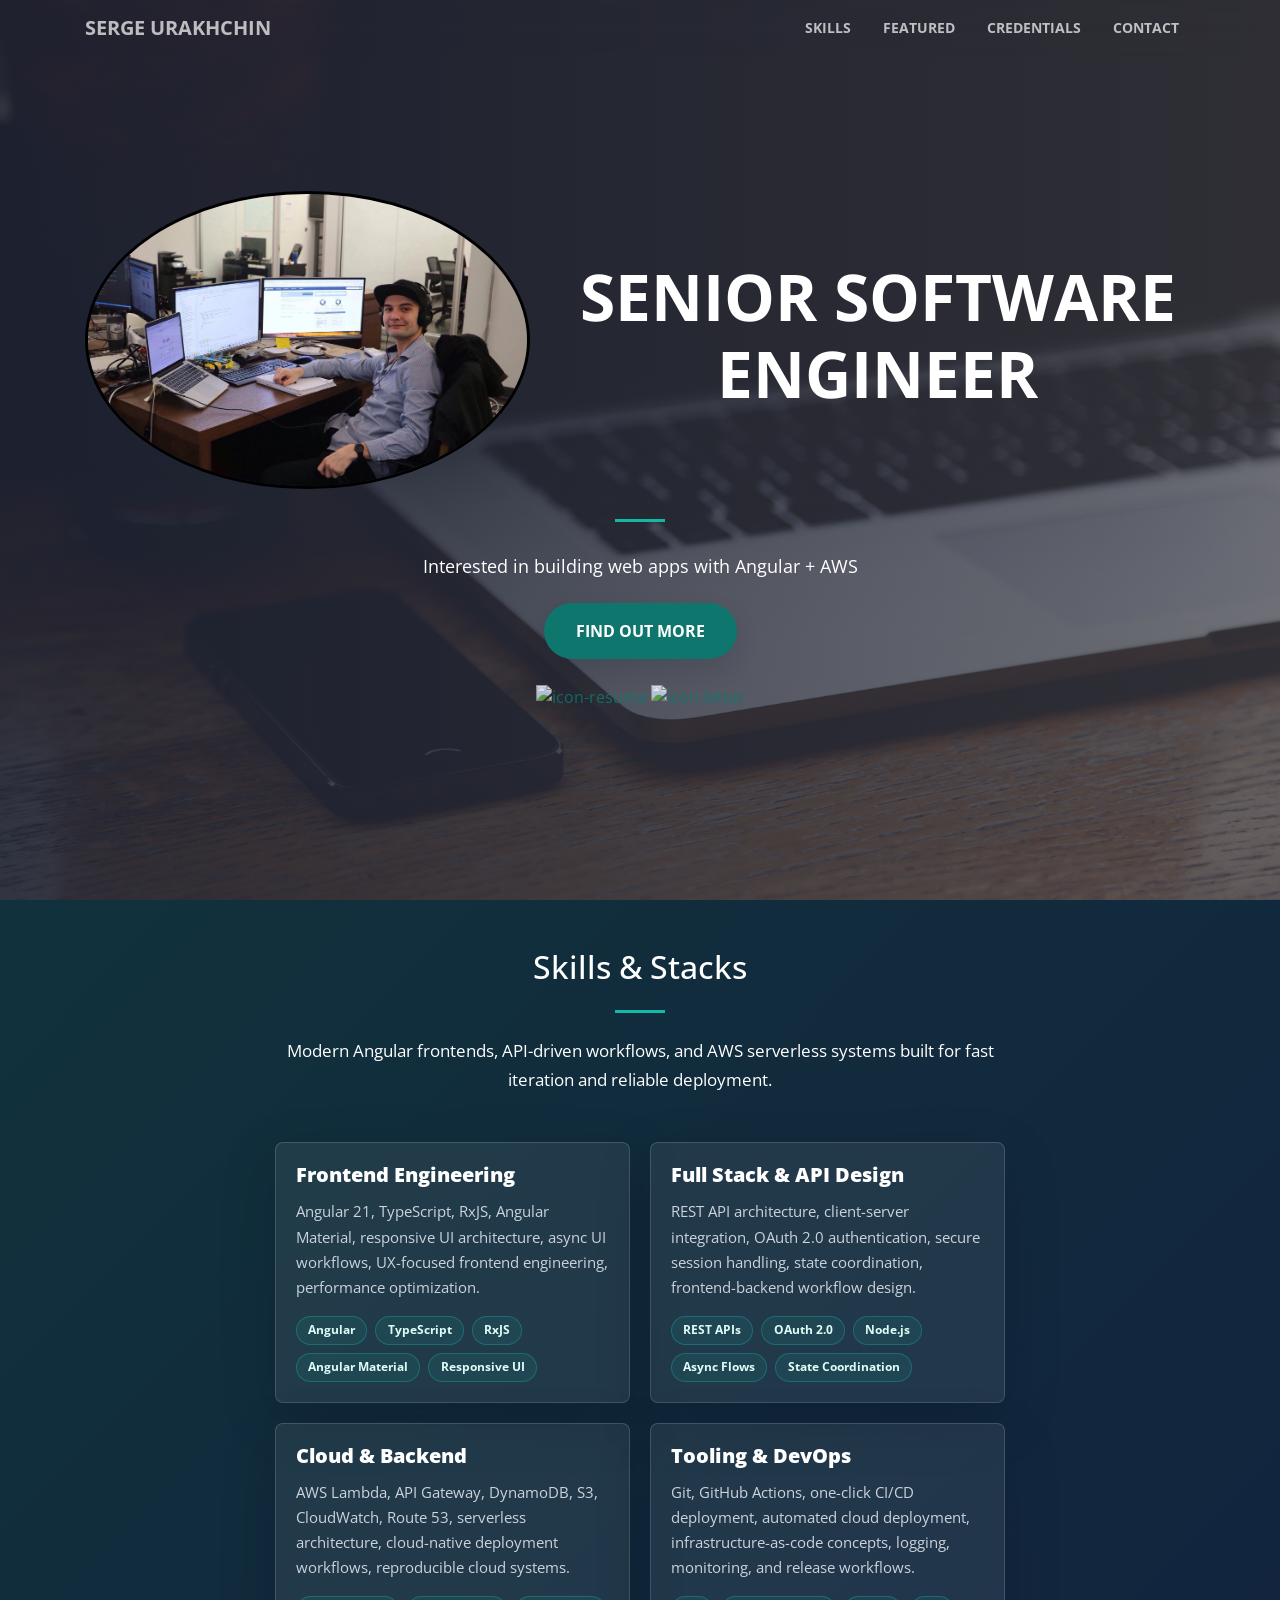
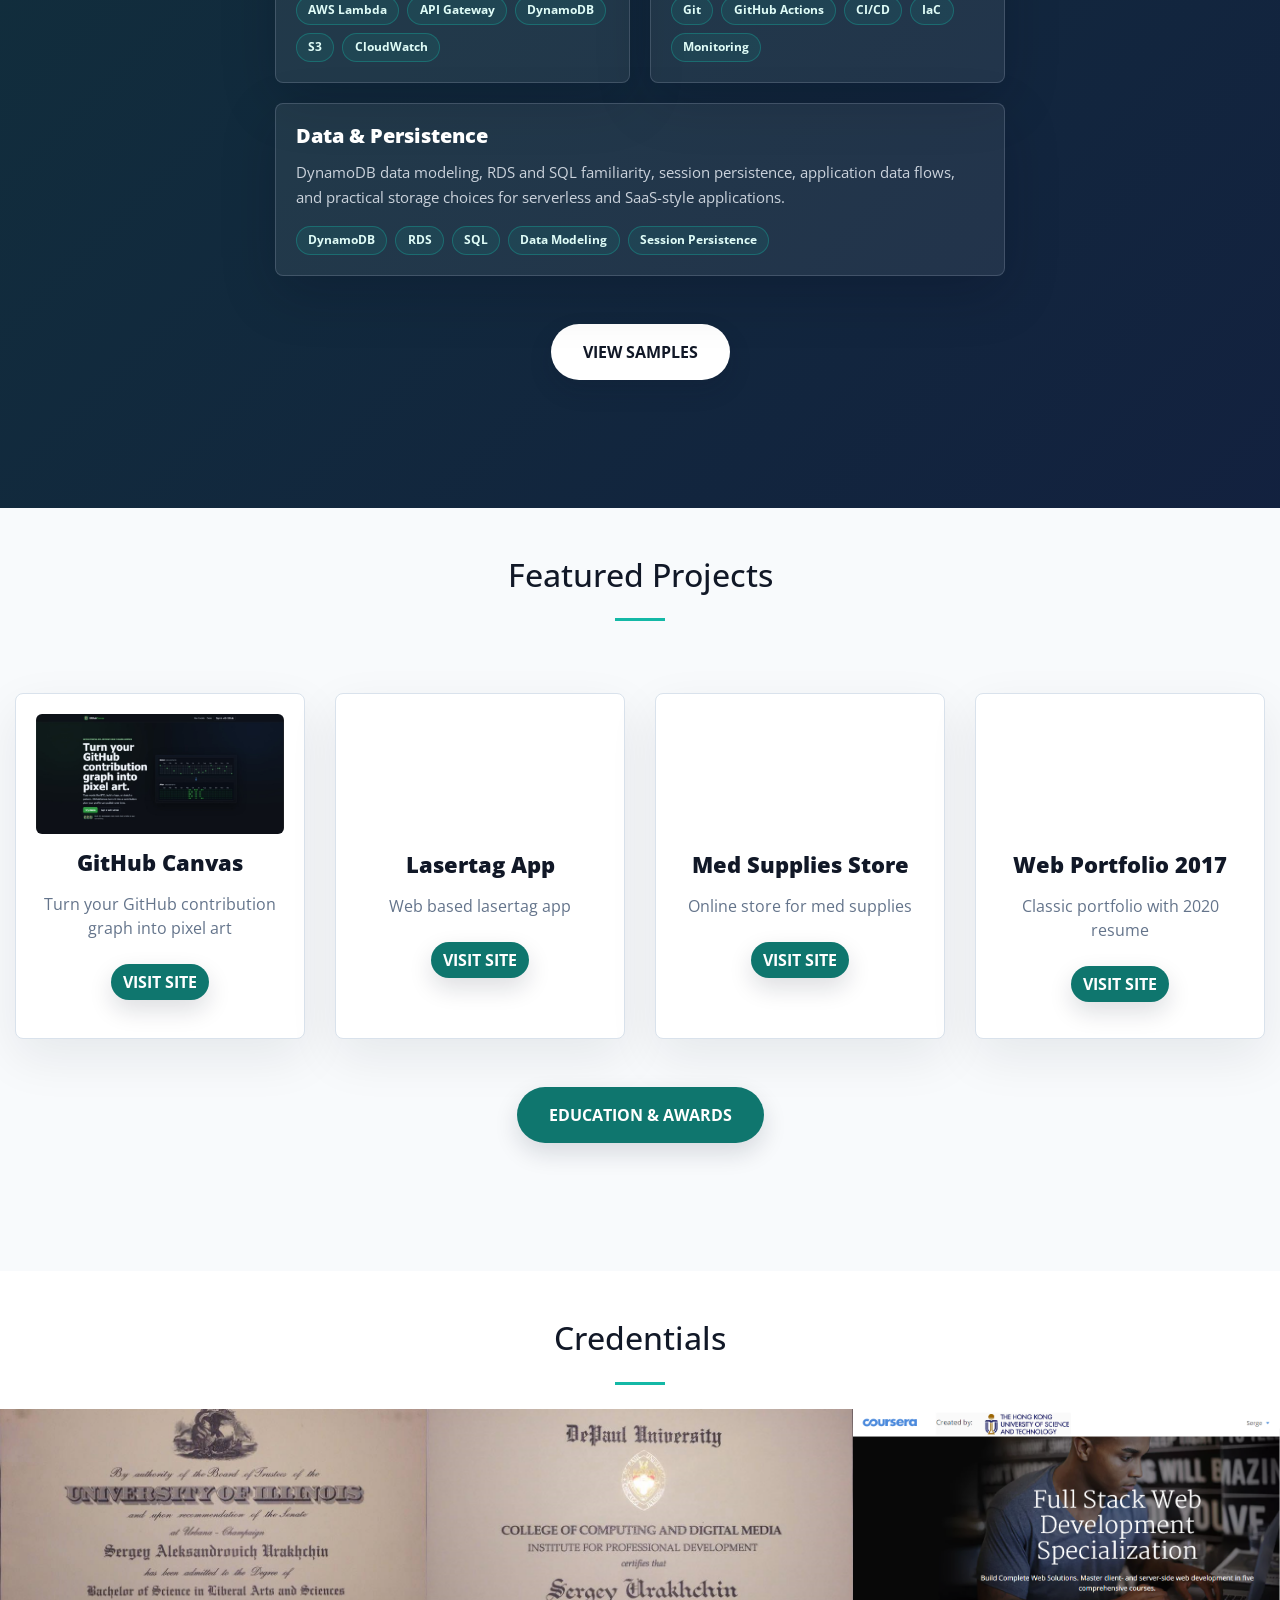
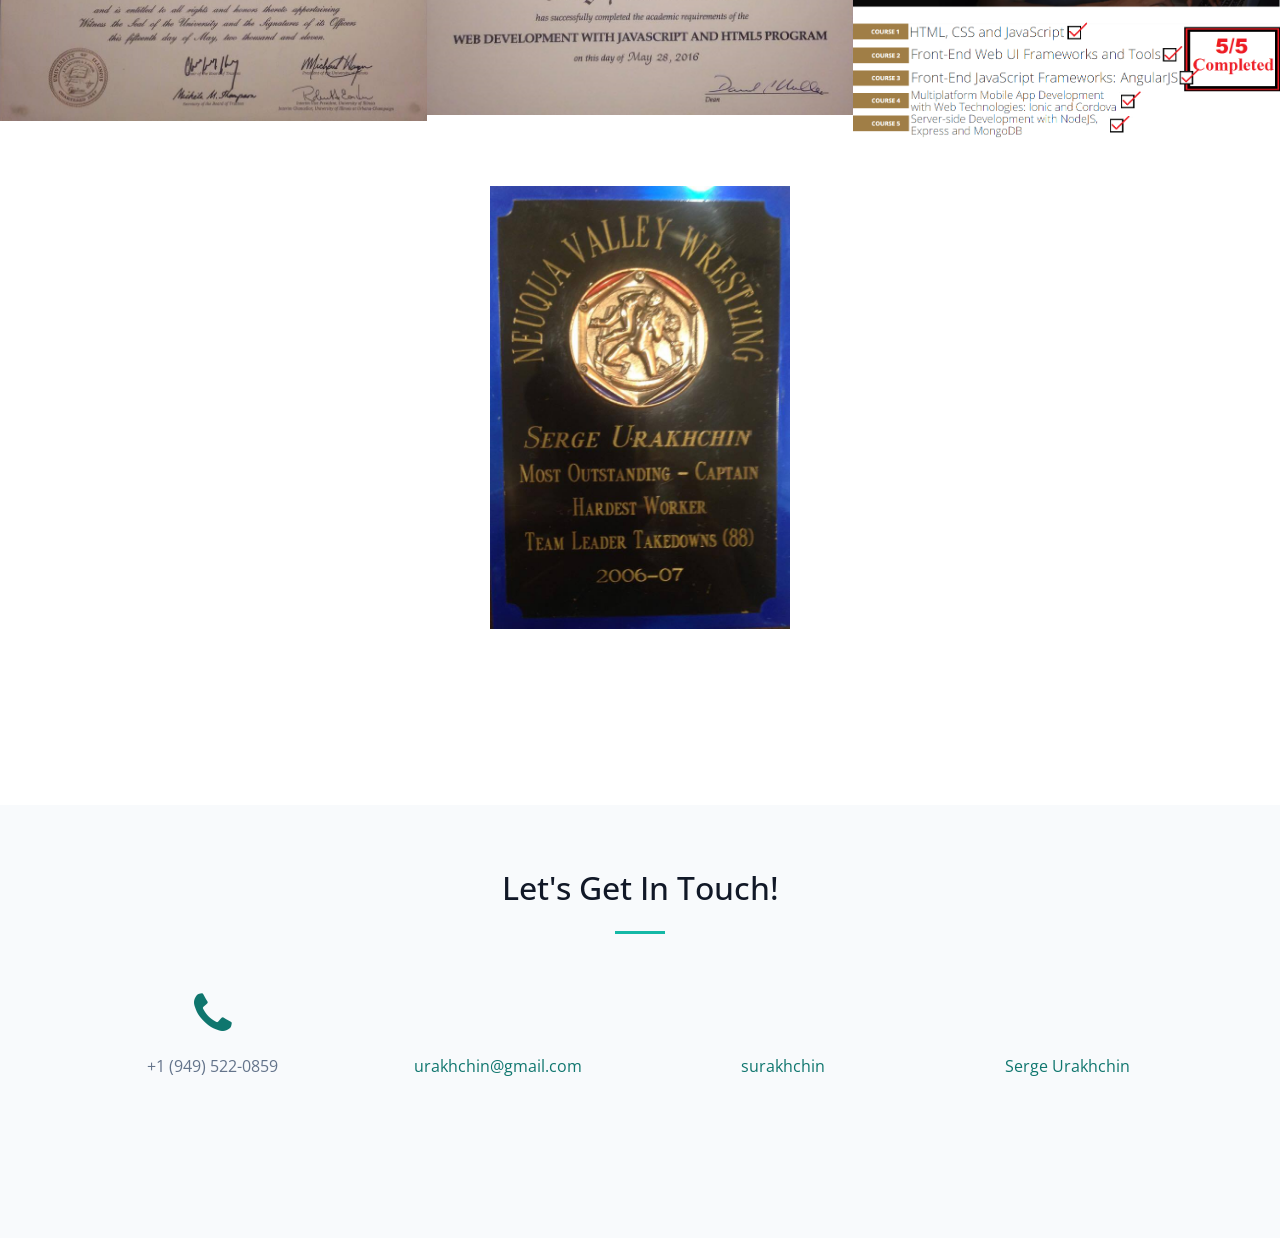
==== commit aa343833: "September 2026 Changes" ====
--- a/index.html
+++ b/index.html
@@ -121,7 +121,7 @@
           <div class="col-lg-7 mx-auto my-auto">
             <h1 class="text-uppercase">
               <br class="d-block d-lg-none" />
-              <strong>Full Stack Engineer</strong>
+              <strong>Senior Software Engineer</strong>
             </h1>
             <!--<hr>-->
           </div>
@@ -129,7 +129,7 @@
             <hr />
             <p class="mb-4">
               <strong
-                >Interested in building cloud-native web applications with
+                >Interested in building web apps with
                 <a
                   class="hero-skill-link"
                   href="https://angular.dev/"
